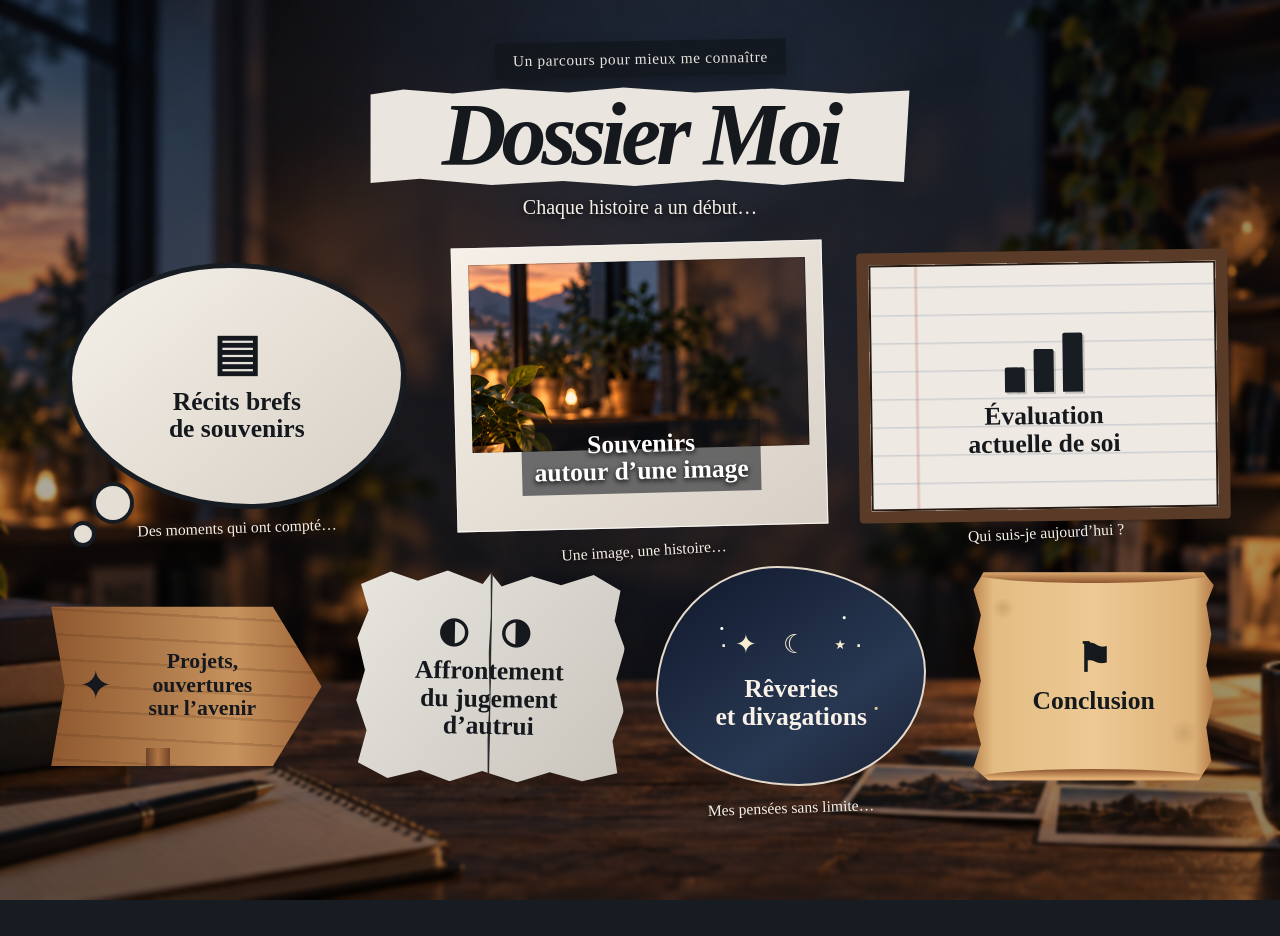
==== index.html @ b31eaeaa "first commit" ====
<!doctype html>
<html lang="fr">
<head>
    <meta charset="utf-8">
    <meta name="viewport" content="width=device-width, initial-scale=1">
    <meta name="description" content="Dossier Moi — un parcours personnel à travers les souvenirs, le regard sur soi et l'avenir.">
    <meta name="theme-color" content="#171b22">
    <title>Dossier Moi</title>
    <link rel="icon" href="images/favicon.svg" type="image/svg+xml">
    <link rel="stylesheet" href="style.css">
    <script src="script.js" defer></script>
</head>
<body>
    <div class="page-shell">
        <header class="hero" aria-labelledby="page-title">
            <p class="hero__eyebrow">Un parcours pour mieux me connaître</p>
            <div class="hero__paper">
                <h1 id="page-title">Dossier Moi</h1>
            </div>
            <p class="hero__subtitle">Chaque histoire a un début…</p>
        </header>

        <main>
            <nav class="memory-board" aria-label="Les sept parties du Dossier Moi">
                <a class="chapter chapter--thought" href="pages/recits.html">
                    <span class="chapter__icon book-icon" aria-hidden="true">▤</span>
                    <span class="chapter__title">Récits brefs<br>de souvenirs</span>
                    <span class="chapter__note">Des moments qui ont compté…</span>
                </a>

                <a class="chapter chapter--polaroid" href="pages/souvenirs.html">
                    <span class="polaroid__photo" aria-hidden="true"></span>
                    <span class="chapter__title">Souvenirs<br>autour d’une image</span>
                    <span class="chapter__note">Une image, une histoire…</span>
                </a>

                <a class="chapter chapter--notebook" href="pages/evaluation.html">
                    <span class="bar-chart" aria-hidden="true"><i></i><i></i><i></i></span>
                    <span class="chapter__title">Évaluation<br>actuelle de soi</span>
                    <span class="chapter__note">Qui suis-je aujourd’hui&nbsp;?</span>
                </a>

                <a class="chapter chapter--sign" href="pages/projets.html">
                    <span class="compass" aria-hidden="true">✦</span>
                    <span class="chapter__title">Projets, ouvertures<br>sur l’avenir</span>
                    <span class="chapter__note">Mes envies, mes ambitions…</span>
                </a>

                <a class="chapter chapter--torn" href="pages/affrontement.html">
                    <span class="chapter__icon" aria-hidden="true">◐ ◑</span>
                    <span class="chapter__title">Affrontement<br>du jugement d’autrui</span>
                    <span class="chapter__note">Ce que les autres voient de moi…</span>
                </a>

                <a class="chapter chapter--dream" href="pages/reverie.html">
                    <span class="dream__sky" aria-hidden="true">· ✦　☾　⋆ ·</span>
                    <span class="chapter__title">Rêveries<br>et divagations</span>
                    <span class="chapter__note">Mes pensées sans limite…</span>
                </a>

                <a class="chapter chapter--scroll" href="pages/conclusion.html">
                    <span class="chapter__icon" aria-hidden="true">⚑</span>
                    <span class="chapter__title">Conclusion</span>
                    <span class="chapter__note">Ce que je retiens…</span>
                </a>
            </nav>
        </main>

        <footer class="desk-note" aria-hidden="true">
            <span>Idées</span><span>Souvenirs</span><span>Moi&nbsp;!</span>
        </footer>
    </div>
</body>
</html>
---- style.css ----
:root {
    --ink: #15191e;
    --paper: #eee8df;
    --chalk: #f6f0e8;
    --shadow: 0 16px 30px rgba(3, 5, 8, .4), 0 3px 7px rgba(3, 5, 8, .45);
    --shadow-hover: 0 24px 45px rgba(3, 5, 8, .55), 0 6px 13px rgba(3, 5, 8, .5);
    --serif: Georgia, "Times New Roman", serif;
    --hand: "Segoe Print", "Bradley Hand", "Comic Sans MS", cursive;
}

* { box-sizing: border-box; }
html { min-width: 320px; }

body {
    min-height: 100vh;
    margin: 0;
    overflow-x: clip;
    color: var(--chalk);
    background: #171b22 url("images/bureau-dossier-moi.png") center / cover fixed no-repeat;
    font-family: var(--serif);
}

body::before {
    content: "";
    position: fixed;
    inset: 0;
    z-index: -1;
    background:
        linear-gradient(180deg, rgba(7, 10, 15, .36), rgba(7, 8, 11, .2) 62%, rgba(9, 6, 3, .38)),
        radial-gradient(circle at 50% 34%, transparent 5%, rgba(5, 7, 10, .16) 80%);
    backdrop-filter: blur(1.4px);
}

.page-shell {
    width: min(1500px, 100%);
    min-height: 100vh;
    margin: 0 auto;
    padding: clamp(22px, 3.2vw, 48px) clamp(18px, 4vw, 64px) 150px;
}

.hero { text-align: center; }

.hero__eyebrow {
    display: inline-block;
    margin: 0 0 9px;
    padding: 9px 18px;
    color: rgba(255, 250, 242, .9);
    background: rgba(17, 21, 27, .72);
    box-shadow: 0 9px 18px rgba(0, 0, 0, .25);
    font: clamp(.8rem, 1.2vw, 1rem)/1.2 var(--hand);
    letter-spacing: .04em;
    transform: rotate(-1deg);
}

.hero__paper {
    display: table;
    margin: 0 auto;
    padding: 8px clamp(34px, 6vw, 86px) 13px;
    color: var(--ink);
    background: linear-gradient(100deg, transparent 0 1%, #eae5de 1.5% 98.5%, transparent 99%), linear-gradient(#f2eee7, #ddd6cc);
    filter: drop-shadow(0 12px 15px rgba(0, 0, 0, .28));
    clip-path: polygon(1% 8%, 7% 3%, 16% 7%, 25% 2%, 37% 6%, 47% 1%, 60% 6%, 74% 2%, 88% 7%, 99% 4%, 98% 94%, 88% 91%, 76% 97%, 64% 92%, 49% 98%, 36% 93%, 23% 97%, 10% 91%, 1% 95%);
}

h1 {
    margin: 0;
    font: italic 700 clamp(3rem, 7vw, 6.8rem)/.9 var(--serif);
    letter-spacing: -.055em;
}

.hero__subtitle {
    margin: 6px 0 24px;
    font: clamp(.95rem, 1.6vw, 1.25rem)/1.3 var(--hand);
    text-shadow: 0 2px 7px #000;
}

.memory-board {
    display: grid;
    grid-template-columns: repeat(12, minmax(0, 1fr));
    gap: clamp(28px, 3vw, 48px) clamp(18px, 2.5vw, 38px);
    align-items: center;
    max-width: 1380px;
    margin: 0 auto;
}

.chapter {
    position: relative;
    isolation: isolate;
    display: flex;
    min-height: 230px;
    padding: 28px;
    align-items: center;
    justify-content: center;
    flex-direction: column;
    color: var(--ink);
    text-align: center;
    text-decoration: none;
    text-wrap: balance;
    filter: drop-shadow(var(--shadow));
    transition: opacity .45s ease, transform .32s cubic-bezier(.2, .75, .25, 1), filter .32s ease;
    opacity: 0;
    transform: translateY(14px);
}

.chapter.is-visible { opacity: 1; transform: translateY(0); transition-delay: var(--delay, 0ms); }
.chapter:focus-visible { outline: 4px solid #f4c986; outline-offset: 7px; }
.chapter:hover, .chapter:focus-visible { transform: translateY(-7px) rotate(var(--hover-rotate, 0deg)) scale(1.025); filter: drop-shadow(var(--shadow-hover)); }

.chapter__title {
    position: relative;
    z-index: 2;
    font-size: clamp(1.45rem, 2vw, 2.05rem);
    font-weight: 700;
    line-height: 1.08;
}

.chapter__icon {
    position: relative;
    z-index: 2;
    margin-bottom: 9px;
    font: 700 2.5rem/1 sans-serif;
}

.chapter__note {
    position: absolute;
    z-index: 3;
    left: 50%;
    bottom: -34px;
    width: max-content;
    max-width: 95%;
    color: var(--chalk);
    font: .98rem/1.35 var(--hand);
    text-shadow: 0 2px 6px #000;
    transform: translateX(-50%) rotate(-2deg);
}

.chapter--thought {
    --hover-rotate: -1deg;
    grid-column: 1 / span 4;
    min-height: 246px;
    margin-inline: 16px;
    padding: 40px 34px;
    border: 5px solid #171c22;
    border-radius: 48% 52% 46% 54% / 47% 45% 55% 53%;
    background: linear-gradient(140deg, #f4f0e9, #d8d0c5);
}

.chapter--thought::before, .chapter--thought::after {
    content: "";
    position: absolute;
    z-index: -1;
    border: 4px solid #171c22;
    border-radius: 50%;
    background: #e5ded4;
}

.chapter--thought::before { width: 34px; height: 34px; left: 20px; bottom: -20px; }
.chapter--thought::after { width: 18px; height: 18px; left: -2px; bottom: -43px; }
.book-icon { font-size: 3.1rem; }

.chapter--polaroid {
    grid-column: 5 / span 4;
    justify-content: flex-end;
    min-height: 284px;
    padding: 20px 19px 34px;
    background: linear-gradient(145deg, #f6f0e8, #d8d0c6);
    border: 1px solid rgba(255,255,255,.7);
    transform: translateY(14px) rotate(-1.4deg);
}

.chapter--polaroid.is-visible { transform: rotate(-1.4deg); }
.chapter--polaroid:hover, .chapter--polaroid:focus-visible { transform: translateY(-7px) rotate(-.4deg) scale(1.025); }
.polaroid__photo { position: absolute; inset: 16px 16px 78px; background: url("images/bureau-dossier-moi.png") 2% 43% / 255% auto no-repeat; box-shadow: inset 0 0 0 1px rgba(0,0,0,.22); }
.chapter--polaroid .chapter__title { padding: 8px 12px; color: #fff; background: rgba(12,17,24,.56); text-shadow: 0 2px 5px #000; }

.chapter--notebook {
    grid-column: 9 / span 4;
    min-height: 270px;
    padding: 52px 24px 34px;
    border: 12px solid #5a3b27;
    border-radius: 4px;
    background: repeating-linear-gradient(0deg, transparent 0 26px, rgba(88,113,142,.21) 27px 28px), linear-gradient(90deg, transparent 0 13%, rgba(183,87,73,.25) 13.4% 13.8%, transparent 14.2%), #eee9e3;
    box-shadow: inset 0 0 0 2px #251a13;
    transform: translateY(14px) rotate(-.8deg);
}

.chapter--notebook.is-visible { transform: rotate(-.8deg); }
.chapter--notebook:hover, .chapter--notebook:focus-visible { transform: translateY(-7px) rotate(.1deg) scale(1.025); }
.bar-chart { display: flex; height: 60px; margin-bottom: 10px; align-items: flex-end; gap: 9px; }
.bar-chart i { display: block; width: 20px; border-radius: 2px 2px 0 0; background: #181d24; box-shadow: 2px 2px 0 rgba(0,0,0,.18); }
.bar-chart i:nth-child(1) { height: 25px; }
.bar-chart i:nth-child(2) { height: 43px; }
.bar-chart i:nth-child(3) { height: 59px; }

.chapter--sign {
    --hover-rotate: -1deg;
    grid-column: 1 / span 3;
    min-height: 194px;
    margin-top: 20px;
    padding: 28px 38px 30px 26px;
    background: repeating-linear-gradient(3deg, transparent 0 22px, rgba(80,43,19,.18) 23px 25px), linear-gradient(90deg, #8f582f, #c6925d 68%, #9b6035);
    clip-path: polygon(0 9%, 82% 9%, 100% 50%, 82% 91%, 0 91%, 5% 50%);
}

.chapter--sign::after { content: ""; position: absolute; z-index: -1; width: 24px; height: 116px; left: 35%; top: 82%; background: linear-gradient(90deg, #6d4227, #b17645, #754328); }
.compass { position: absolute; left: 28px; font: 2.5rem/1 sans-serif; }
.chapter--sign .chapter__title { margin-left: 44px; font-size: clamp(1.25rem, 1.7vw, 1.75rem); }

.chapter--torn {
    grid-column: 4 / span 3;
    min-height: 215px;
    padding-inline: 20px;
    background: linear-gradient(130deg, #e8e5df, #c9c5bd);
    clip-path: polygon(2% 8%, 13% 2%, 23% 6%, 34% 1%, 47% 7%, 50% 2%, 54% 8%, 65% 3%, 76% 7%, 88% 2%, 98% 9%, 96% 23%, 100% 36%, 97% 50%, 100% 65%, 96% 79%, 98% 94%, 85% 98%, 73% 94%, 61% 99%, 48% 94%, 36% 99%, 25% 94%, 13% 98%, 2% 91%, 5% 76%, 1% 62%, 4% 48%, 1% 33%, 5% 20%);
    transform: translateY(14px) rotate(1deg);
}

.chapter--torn.is-visible { transform: rotate(1deg); }
.chapter--torn:hover, .chapter--torn:focus-visible { transform: translateY(-7px) rotate(1.6deg) scale(1.025); }
.chapter--torn .chapter__icon { font-size: 2.2rem; letter-spacing: .3em; }
.chapter--torn::after { content: ""; position: absolute; inset: 0 49.3% 0 49.3%; background: #17191e; clip-path: polygon(40% 0, 65% 22%, 25% 39%, 70% 60%, 35% 79%, 58% 100%, 100% 100%, 100% 0); opacity: .9; }

.chapter--dream {
    grid-column: 7 / span 3;
    min-height: 220px;
    padding: 42px 24px 34px;
    color: #f8f1e8;
    border: 2px solid #e4d9ca;
    border-radius: 45% 55% 47% 53% / 58% 48% 52% 42%;
    background: radial-gradient(circle at 24% 28%, #fff 0 1px, transparent 2px), radial-gradient(circle at 70% 23%, #fff 0 1px, transparent 2px), radial-gradient(circle at 82% 65%, #e8d096 0 1px, transparent 2px), linear-gradient(145deg, #10182c, #283852 65%, #1a2134);
}

.dream__sky { margin-bottom: 18px; color: #f8edd0; font: 1.65rem/1 sans-serif; }

.chapter--scroll {
    --hover-rotate: -.5deg;
    grid-column: 10 / span 3;
    min-height: 212px;
    margin-inline: 10px;
    padding: 35px 22px;
    background: radial-gradient(circle at 14% 18%, rgba(101,56,22,.18), transparent 4%), radial-gradient(circle at 86% 77%, rgba(101,56,22,.14), transparent 5%), linear-gradient(90deg, #b77b46, #e2bc82 10%, #edc994 50%, #ddb278 90%, #a96c3b);
    clip-path: polygon(6% 1%, 94% 1%, 98% 7%, 95% 16%, 97% 30%, 95% 45%, 98% 60%, 95% 74%, 97% 90%, 92% 99%, 8% 99%, 2% 93%, 5% 82%, 2% 68%, 5% 52%, 2% 37%, 5% 21%, 2% 9%);
}

.chapter--scroll::before, .chapter--scroll::after { content: ""; position: absolute; left: 1%; width: 98%; height: 21px; border-radius: 50%; background: linear-gradient(#8d552f, #e2ae72 45%, #8d552f); }
.chapter--scroll::before { top: -8px; }
.chapter--scroll::after { bottom: -8px; }

.desk-note {
    display: none;
    width: 290px;
    margin: 100px auto -70px;
    padding: 22px 35px;
    color: #2a1b11;
    background: rgba(207, 151, 97, .84);
    box-shadow: var(--shadow);
    font: 1rem/1.5 var(--hand);
    transform: rotate(2deg);
}

.desk-note span { display: block; }

@media (max-width: 980px) {
    body { background-attachment: scroll; }
    .page-shell { padding-bottom: 120px; }
    .memory-board { grid-template-columns: repeat(2, minmax(0, 1fr)); gap: 62px 34px; }
    .chapter { grid-column: auto; width: 100%; min-height: 230px; margin: 0; }
    .chapter--scroll { grid-column: 1 / -1; width: min(360px, 80%); justify-self: center; }
}

@media (max-width: 620px) {
    body { background-position: 47% center; }
    .page-shell { padding: 20px 18px 110px; }
    .hero__eyebrow { font-size: .75rem; }
    .hero__paper { display: block; width: min(100%, 460px); padding-inline: 16px; }
    h1 { font-size: clamp(2.35rem, 11.8vw, 3rem); white-space: nowrap; }
    .hero__subtitle { margin-bottom: 36px; }
    .memory-board { display: flex; max-width: 430px; flex-direction: column; gap: 66px; }
    .chapter { width: calc(100% - 14px); min-height: 220px; align-self: center; }
    .chapter--thought { width: 90%; }
    .chapter--polaroid { min-height: 275px; }
    .chapter--scroll { width: 90%; }
    .chapter__title { max-width: 100%; font-size: clamp(1.25rem, 6vw, 1.6rem); overflow-wrap: anywhere; }
    .chapter--sign .chapter__title { font-size: clamp(1.15rem, 5.6vw, 1.4rem); }
    .chapter__note { max-width: calc(100vw - 42px); font-size: .88rem; white-space: normal; }
    .desk-note { display: block; }
}

@media (prefers-reduced-motion: reduce) {
    *, *::before, *::after { scroll-behavior: auto !important; transition-duration: .01ms !important; animation-duration: .01ms !important; }
    .chapter { opacity: 1; transform: none; }
    .chapter--polaroid, .chapter--notebook, .chapter--torn { transform: none; }
}

/* Pages intérieures */
.content-page {
    --accent: #a5643c;
    --accent-soft: #ead4bc;
    color: #25211d;
    background-position: center;
}

.theme-souvenirs { --accent: #446478; --accent-soft: #d7e0e3; }
.theme-evaluation { --accent: #765944; --accent-soft: #e4d7c9; }
.theme-projets { --accent: #9a632f; --accent-soft: #ead2ad; }
.theme-affrontement { --accent: #663f41; --accent-soft: #e2cdcb; }
.theme-reverie { --accent: #47547b; --accent-soft: #d3d7e4; }
.theme-conclusion { --accent: #956231; --accent-soft: #ecd3a9; }

.skip-link {
    position: fixed;
    z-index: 20;
    top: 10px;
    left: 12px;
    padding: 10px 14px;
    color: #fff;
    background: #171b22;
    transform: translateY(-160%);
}

.skip-link:focus { transform: translateY(0); }

.reading-shell {
    width: min(1080px, calc(100% - 32px));
    margin: 0 auto;
    padding: 28px 0 54px;
}

.page-topbar {
    display: flex;
    margin-bottom: 18px;
    align-items: center;
    justify-content: space-between;
    gap: 18px;
    color: #fff;
    font-family: var(--hand);
    text-shadow: 0 2px 5px #000;
}

.home-link {
    display: inline-flex;
    padding: 9px 15px;
    align-items: center;
    gap: 8px;
    color: #211b16;
    border: 1px solid rgba(255,255,255,.55);
    background: linear-gradient(#f2e8da, #d7c3aa);
    box-shadow: 0 8px 18px rgba(0,0,0,.3);
    text-decoration: none;
    transform: rotate(-1deg);
    transition: transform .25s ease, box-shadow .25s ease;
}

.home-link:hover, .home-link:focus-visible {
    transform: translateY(-3px) rotate(0);
    box-shadow: 0 13px 26px rgba(0,0,0,.42);
}

.chapter-count { font-size: .92rem; }

.paper-sheet {
    position: relative;
    overflow: hidden;
    padding: clamp(30px, 6vw, 76px);
    border: 1px solid rgba(255,255,255,.72);
    color: #25211d;
    background:
        radial-gradient(circle at 8% 12%, rgba(105,75,45,.06), transparent 13%),
        radial-gradient(circle at 91% 76%, rgba(105,75,45,.07), transparent 15%),
        repeating-linear-gradient(0deg, rgba(83,58,35,.018) 0 1px, transparent 1px 5px),
        #eee8dd;
    box-shadow: 0 28px 70px rgba(0,0,0,.46), inset 0 0 45px rgba(102,72,42,.08);
    clip-path: polygon(.3% 1%, 14% .4%, 27% .8%, 40% .25%, 52% .65%, 66% .2%, 81% .7%, 99.5% .25%, 99.8% 15%, 99.4% 34%, 99.8% 53%, 99.4% 73%, 99.8% 99.5%, 84% 99.1%, 67% 99.7%, 52% 99.15%, 34% 99.65%, 17% 99.1%, .3% 99.6%, .7% 78%, .2% 57%, .6% 38%, .2% 18%);
}

.paper-sheet::before {
    content: "";
    position: absolute;
    inset: 0 auto 0 0;
    width: 9px;
    background: var(--accent);
    opacity: .86;
}

.chapter-hero {
    display: grid;
    grid-template-columns: auto 1fr;
    column-gap: clamp(18px, 4vw, 42px);
    align-items: center;
    padding-bottom: 34px;
    border-bottom: 2px solid rgba(65,50,37,.18);
}

.chapter-number {
    grid-row: 1 / span 3;
    color: var(--accent);
    font: italic 700 clamp(4.8rem, 12vw, 8.5rem)/.78 var(--serif);
    letter-spacing: -.09em;
    opacity: .9;
}

.chapter-kicker {
    margin: 0 0 7px;
    color: var(--accent);
    font: 700 .78rem/1.2 var(--hand);
    letter-spacing: .12em;
    text-transform: uppercase;
}

.chapter-hero h1 {
    margin: 0;
    font: 700 clamp(2.25rem, 5.5vw, 4.8rem)/.94 var(--serif);
    letter-spacing: -.045em;
}

.chapter-lead {
    max-width: 720px;
    margin: 14px 0 0;
    color: #62584e;
    font-size: clamp(1rem, 2vw, 1.18rem);
    line-height: 1.6;
}

.assignment-card, .writing-block, .reflection-card {
    margin-top: clamp(32px, 5vw, 58px);
}

.section-label {
    display: inline-block;
    margin: 0 0 10px;
    padding: 6px 11px;
    color: #fff;
    background: var(--accent);
    font: 700 .75rem/1 var(--hand);
    letter-spacing: .09em;
    text-transform: uppercase;
    transform: rotate(-1deg);
}

.assignment-card h2, .writing-block h2, .reflection-card h2 {
    margin: 0 0 13px;
    font-size: clamp(1.65rem, 3vw, 2.45rem);
    line-height: 1.05;
}

.assignment-card > p, .writing-block > p, .reflection-card > p {
    max-width: 790px;
    margin: 0;
    color: #514941;
    font-size: 1.02rem;
    line-height: 1.65;
}

.idea-grid {
    display: grid;
    grid-template-columns: repeat(3, minmax(0, 1fr));
    gap: 17px;
    margin-top: 24px;
}

.idea-card {
    position: relative;
    min-height: 180px;
    padding: 24px 20px 21px;
    border: 1px solid rgba(80,58,40,.17);
    background: rgba(255,255,255,.46);
    box-shadow: 0 10px 23px rgba(67,45,27,.09);
}

.idea-card::before {
    content: "";
    position: absolute;
    top: -8px;
    left: 50%;
    width: 62px;
    height: 17px;
    background: rgba(199,158,106,.5);
    transform: translateX(-50%) rotate(-2deg);
}

.idea-card__number {
    color: var(--accent);
    font: italic 700 2rem/1 var(--serif);
}

.idea-card h3 { margin: 13px 0 8px; font-size: 1.13rem; }
.idea-card p { margin: 0; color: #665c52; font-size: .94rem; line-height: 1.5; }

.notebook-block {
    margin-top: 22px;
    padding: 27px clamp(20px, 4vw, 42px) 29px;
    border-left: 3px solid rgba(182,74,62,.32);
    background: repeating-linear-gradient(0deg, rgba(255,255,255,.56) 0 32px, rgba(93,126,155,.16) 33px 34px);
    box-shadow: inset 0 0 22px rgba(67,45,27,.05);
}

.notebook-block p {
    min-height: 102px;
    margin: 0;
    color: #493f37;
    font: 1rem/2.1 var(--hand);
}

.sentence-starter { color: var(--accent); font-weight: 700; }

.media-slot {
    display: grid;
    min-height: 260px;
    margin-top: 22px;
    padding: 28px;
    place-items: center;
    border: 12px solid #f6f0e7;
    color: #f8f1e7;
    background: linear-gradient(rgba(17,26,36,.56), rgba(17,26,36,.68)), url("images/bureau-dossier-moi.png") center / cover;
    box-shadow: 0 12px 25px rgba(0,0,0,.25);
    text-align: center;
}

.media-slot strong { display: block; margin-bottom: 8px; font: 700 1.4rem/1.1 var(--serif); }
.media-slot span { max-width: 490px; font: .95rem/1.5 var(--hand); }

.quote-card {
    margin: 24px 0 0;
    padding: 25px clamp(22px, 5vw, 46px);
    border-left: 5px solid var(--accent);
    color: #453c34;
    background: var(--accent-soft);
    font: italic 1.12rem/1.65 var(--serif);
}

.checklist {
    display: grid;
    grid-template-columns: repeat(2, minmax(0, 1fr));
    gap: 12px 22px;
    margin: 24px 0 0;
    padding: 0;
    list-style: none;
}

.checklist li {
    position: relative;
    padding: 13px 14px 13px 43px;
    border-bottom: 1px dashed rgba(74,56,41,.3);
    line-height: 1.45;
}

.checklist li::before {
    content: "✓";
    position: absolute;
    top: 11px;
    left: 12px;
    color: var(--accent);
    font-weight: 800;
}

.page-navigation {
    display: grid;
    grid-template-columns: repeat(2, minmax(0, 1fr));
    gap: 16px;
    margin-top: 34px;
}

.page-button {
    display: flex;
    min-height: 76px;
    padding: 15px 20px;
    align-items: center;
    justify-content: space-between;
    gap: 14px;
    color: #231d18;
    border: 1px solid rgba(255,255,255,.5);
    background: linear-gradient(135deg, #eee4d5, #ceb697);
    box-shadow: 0 10px 25px rgba(0,0,0,.33);
    text-decoration: none;
    transition: transform .25s ease, box-shadow .25s ease;
}

.page-button:last-child { background: linear-gradient(135deg, var(--accent-soft), #cfb18c); }
.page-button:hover, .page-button:focus-visible { transform: translateY(-4px); box-shadow: 0 16px 30px rgba(0,0,0,.43); }
.page-button small { display: block; margin-bottom: 4px; color: #695e54; font: .75rem/1.2 var(--hand); }
.page-button strong { font-size: 1rem; }
.page-button--next { text-align: right; }

@media (max-width: 760px) {
    .reading-shell { width: min(100% - 18px, 1080px); padding-top: 14px; }
    .paper-sheet { padding: 34px 24px 44px 28px; clip-path: none; border-radius: 2px; }
    .page-topbar { margin-inline: 4px; }
    .chapter-hero { grid-template-columns: 1fr; }
    .chapter-number { grid-row: auto; margin-bottom: 14px; font-size: 4.8rem; }
    .chapter-hero h1 { font-size: clamp(2rem, 11vw, 3.5rem); }
    .idea-grid { grid-template-columns: 1fr; }
    .idea-card { min-height: 0; }
    .checklist, .page-navigation { grid-template-columns: 1fr; }
    .page-button--next { text-align: left; }
}

@media (max-width: 430px) {
    .chapter-count { font-size: .76rem; }
    .home-link { padding: 8px 11px; font-size: .9rem; }
    .paper-sheet { padding-inline: 22px 18px; }
}

/* Textes Markdown */
.markdown-document {
    max-width: 820px;
    min-height: 240px;
    margin: clamp(34px, 6vw, 64px) auto 0;
}

.markdown-content {
    color: #493f37;
    font-size: 1.05rem;
    line-height: 1.75;
}

.markdown-content.is-loading,
.markdown-content--empty,
.markdown-content--error {
    padding: 22px 24px;
    border-left: 4px solid var(--accent, #446478);
    color: #70655b;
    background: rgba(255, 255, 255, .32);
    font-family: var(--hand);
}

.markdown-content--error {
    border-left-color: #915343;
    color: #6b3f35;
}

.markdown-content > :first-child { margin-top: 0; }
.markdown-content > :last-child { margin-bottom: 0; }

.markdown-content h1,
.markdown-content h2,
.markdown-content h3,
.markdown-content h4 {
    margin: 1.55em 0 .55em;
    color: #302820;
    font-family: var(--serif);
    line-height: 1.15;
}

.markdown-content h1 { font-size: clamp(2rem, 4vw, 3rem); }
.markdown-content h2 { font-size: clamp(1.55rem, 3vw, 2.2rem); }
.markdown-content h3 { font-size: clamp(1.25rem, 2.4vw, 1.65rem); }
.markdown-content p { margin: 0 0 1.15em; }

.markdown-content blockquote {
    margin: 1.7em 0;
    padding: 4px 0 4px 22px;
    border-left: 4px solid var(--accent, #446478);
    color: #62574d;
    font-style: italic;
}

.markdown-content ul,
.markdown-content ol { padding-left: 1.5em; }

.markdown-content li { margin-bottom: .45em; }

.markdown-content img {
    display: block;
    max-width: 100%;
    height: auto;
    margin: 28px auto;
    padding: 8px 8px 24px;
    background: #fffaf3;
    box-shadow: 0 12px 26px rgba(52, 34, 21, .22);
}

.markdown-content a { color: var(--accent, #446478); text-underline-offset: 3px; }

.markdown-content code {
    padding: .12em .32em;
    border-radius: 3px;
    background: rgba(63, 55, 47, .1);
    font-size: .92em;
}

.markdown-content pre {
    overflow-x: auto;
    padding: 18px;
    background: #292c2d;
    color: #f4eee5;
}

.markdown-content pre code { padding: 0; background: transparent; }

.markdown-content hr {
    width: 55%;
    margin: 2.4em auto;
    border: 0;
    border-top: 1px dashed rgba(74, 56, 41, .38);
}

/* Carte des souvenirs */
.memory-map-page {
    min-height: 100svh;
    color: #f8f2e8;
    background-position: center;
}

.map-page-shell {
    width: min(1600px, 100%);
    min-height: 100svh;
    margin: 0 auto;
    padding: clamp(18px, 2.5vw, 36px) clamp(14px, 3vw, 48px) clamp(26px, 4vw, 52px);
}

.map-page-header {
    display: flex;
    max-width: 1500px;
    margin: 0 auto clamp(18px, 2.6vw, 30px);
    align-items: flex-end;
    justify-content: space-between;
    gap: 30px;
}

.map-page-heading {
    max-width: 900px;
    text-shadow: 0 3px 10px rgba(0, 0, 0, .68);
}

.map-page-kicker {
    display: inline-block;
    margin: 0 0 8px;
    padding: 6px 11px;
    color: #32271e;
    background: #d7b175;
    box-shadow: 0 5px 13px rgba(0, 0, 0, .27);
    font: 700 .76rem/1 var(--hand);
    letter-spacing: .11em;
    text-shadow: none;
    text-transform: uppercase;
    transform: rotate(-1deg);
}

.map-page-header h1 {
    max-width: 920px;
    margin: 0;
    font: italic 700 clamp(2.35rem, 5.4vw, 5.6rem)/.92 var(--serif);
    letter-spacing: -.05em;
    text-wrap: balance;
}

.map-page-intro {
    max-width: 760px;
    margin: 13px 0 0;
    color: rgba(255, 248, 237, .9);
    font-size: clamp(1rem, 1.5vw, 1.15rem);
    line-height: 1.55;
}

.map-home-link {
    flex: 0 0 auto;
    margin-bottom: 5px;
    white-space: nowrap;
}

.map-journal {
    position: relative;
    max-width: 1500px;
    margin: 0 auto;
    padding: clamp(10px, 1.4vw, 18px);
    border: 1px solid rgba(255, 255, 255, .5);
    background:
        repeating-linear-gradient(0deg, rgba(79, 54, 31, .02) 0 1px, transparent 1px 5px),
        #e9e0d2;
    box-shadow: 0 28px 70px rgba(0, 0, 0, .52), inset 0 0 34px rgba(96, 62, 33, .12);
    transform: rotate(-.12deg);
}

.map-journal__tape {
    position: absolute;
    z-index: 1001;
    top: -11px;
    width: 92px;
    height: 26px;
    background: rgba(211, 178, 126, .7);
    box-shadow: 0 2px 5px rgba(70, 44, 22, .12);
    pointer-events: none;
}

.map-journal__tape--left { left: 8%; transform: rotate(-3deg); }
.map-journal__tape--right { right: 9%; transform: rotate(2deg); }

.map-toolbar {
    display: flex;
    min-height: 44px;
    padding: 4px 8px 10px;
    align-items: center;
    justify-content: space-between;
    gap: 20px;
    color: #42372e;
    font: 700 .9rem/1.2 var(--hand);
}

.map-toolbar > span:first-child { display: inline-flex; align-items: center; gap: 8px; }
.map-toolbar__hint { color: #73675c; font-size: .78rem; font-weight: 400; }

.map-toolbar__pin {
    display: inline-block;
    width: 13px;
    height: 13px;
    border: 2px solid #f7ead7;
    border-radius: 50% 50% 50% 0;
    background: #a14e35;
    box-shadow: 0 2px 4px rgba(0, 0, 0, .25);
    transform: rotate(-45deg);
}

.souvenir-map {
    z-index: 1;
    width: 100%;
    height: clamp(520px, 66vh, 820px);
    min-height: 520px;
    border: 4px solid #f5eee4;
    background: #d5e1df;
    box-shadow: inset 0 0 0 1px rgba(47, 55, 49, .2), 0 10px 25px rgba(59, 39, 23, .2);
}

.souvenir-map--boundaries-unavailable { background: #d5e1df; }
.souvenir-map--error { display: grid; padding: 28px; place-items: center; color: #41372e; text-align: center; }

.memory-map-page .leaflet-control-zoom a {
    color: #303d3c;
    background: #f5eee3;
    font-family: system-ui, sans-serif;
}

.memory-map-page .leaflet-control-zoom a:hover { background: #fffaf2; }

.memory-map-page .leaflet-control-attribution {
    color: #594d43;
    background: rgba(249, 244, 236, .88);
    font: .7rem/1.35 system-ui, sans-serif;
}

.memory-map-page .leaflet-control-attribution a { color: #385c6a; }

.memory-marker {
    border: 0;
    background: transparent;
    filter: drop-shadow(0 5px 5px rgba(39, 25, 18, .38));
}

.memory-marker span {
    position: relative;
    display: block;
    width: 36px;
    height: 36px;
    border: 3px solid #f6ead7;
    border-radius: 50% 50% 50% 0;
    background: linear-gradient(135deg, #bd6b48, #863924);
    transform: rotate(-45deg);
    transition: transform .18s ease, filter .18s ease;
}

.memory-marker span::after {
    content: "";
    position: absolute;
    inset: 10px;
    border-radius: 50%;
    background: #f3dec0;
    box-shadow: inset 0 1px 2px rgba(62, 34, 18, .32);
}

.memory-marker:hover span,
.memory-marker:focus span {
    filter: brightness(1.08);
    transform: rotate(-45deg) translate(2px, -2px) scale(1.08);
}

.memory-map-page .leaflet-tooltip {
    padding: 7px 11px;
    color: #312820;
    border: 1px solid rgba(70, 48, 30, .22);
    border-radius: 2px;
    background: #f4ecdf;
    box-shadow: 0 8px 17px rgba(34, 23, 14, .22);
    font: 700 .86rem/1.2 var(--hand);
}

.memory-map-page .leaflet-tooltip-top::before { border-top-color: #f4ecdf; }

.map-error {
    margin: 12px 0 0;
    padding: 12px;
    color: #563329;
    background: #f1d7c9;
}

.memory-detail {
    max-width: 1120px;
    margin: 0 auto;
}

.memory-detail[hidden],
.map-page-header[hidden],
.map-journal[hidden] { display: none; }

.memory-detail__back {
    display: inline-flex;
    margin: 0 0 22px;
    padding: 11px 17px;
    align-items: center;
    gap: 9px;
    color: #2d251e;
    border: 1px solid rgba(255, 255, 255, .55);
    background: linear-gradient(#f2e8da, #d7c3aa);
    box-shadow: 0 8px 18px rgba(0, 0, 0, .32);
    cursor: pointer;
    font: 700 .96rem/1.2 var(--hand);
    transform: rotate(-1deg);
    transition: transform .2s ease, box-shadow .2s ease;
}

.memory-detail__back:hover,
.memory-detail__back:focus-visible {
    outline: 3px solid #e7bd7c;
    outline-offset: 3px;
    box-shadow: 0 13px 26px rgba(0, 0, 0, .42);
    transform: translateY(-2px) rotate(0);
}

.memory-detail__sheet {
    position: relative;
    min-height: 68svh;
    overflow: hidden;
    padding: clamp(36px, 7vw, 82px);
    color: #302820;
    border: 1px solid rgba(255, 255, 255, .7);
    background:
        radial-gradient(circle at 90% 12%, rgba(126, 78, 40, .08), transparent 18%),
        radial-gradient(circle at 10% 88%, rgba(126, 78, 40, .07), transparent 20%),
        repeating-linear-gradient(0deg, rgba(86, 57, 32, .022) 0 1px, transparent 1px 5px),
        #eee7db;
    box-shadow: 0 28px 70px rgba(0, 0, 0, .5), inset 0 0 40px rgba(80, 51, 28, .07);
}

.memory-detail__sheet::before {
    content: "";
    position: absolute;
    top: -5px;
    left: 50%;
    width: 110px;
    height: 27px;
    background: rgba(205, 167, 109, .65);
    transform: translateX(-50%) rotate(-2deg);
}

.memory-detail__eyebrow {
    margin: 0 0 9px;
    color: #446478;
    font: 700 .78rem/1.2 var(--hand);
    letter-spacing: .11em;
    text-transform: uppercase;
}

.memory-detail__place {
    max-width: 820px;
    margin: 0;
    font: italic 700 clamp(2.7rem, 7vw, 6.2rem)/.92 var(--serif);
    letter-spacing: -.05em;
    text-wrap: balance;
}

.memory-detail__title {
    max-width: 760px;
    margin: 22px 0 8px;
    color: #4a4037;
    font: 700 clamp(1.4rem, 3vw, 2.25rem)/1.1 var(--serif);
}

.memory-detail__date {
    display: inline-block;
    margin: 5px 0 24px;
    padding: 6px 10px;
    color: #654833;
    background: rgba(207, 168, 111, .3);
    font: 700 .86rem/1.2 var(--hand);
}

.memory-detail__album-button {
    display: grid;
    grid-template-columns: auto 1fr auto;
    width: min(100%, 820px);
    min-height: 150px;
    margin: clamp(28px, 5vw, 50px) auto 34px;
    padding: clamp(22px, 4vw, 36px);
    align-items: center;
    gap: clamp(16px, 3vw, 28px);
    color: #f8f1e8;
    border: 1px solid rgba(255, 255, 255, .35);
    background:
        linear-gradient(125deg, rgba(39, 65, 74, .96), rgba(70, 100, 112, .9)),
        #35525d;
    box-shadow: 0 16px 34px rgba(38, 31, 24, .28);
    cursor: pointer;
    text-align: left;
    transition: transform .22s ease, box-shadow .22s ease, filter .22s ease;
}

.memory-detail__album-button:hover,
.memory-detail__album-button:focus-visible {
    outline: 4px solid #d9ae70;
    outline-offset: 4px;
    box-shadow: 0 22px 42px rgba(38, 31, 24, .38);
    filter: brightness(1.05);
    transform: translateY(-4px);
}

.memory-detail__album-button strong {
    display: block;
    font: 700 clamp(1.35rem, 3vw, 2rem)/1.1 var(--serif);
}

.memory-detail__album-button small {
    display: block;
    margin-top: 7px;
    color: rgba(255, 247, 235, .76);
    font: .88rem/1.3 var(--hand);
}

.memory-detail__album-icon {
    display: grid;
    width: clamp(58px, 8vw, 78px);
    aspect-ratio: 1;
    place-items: center;
    border: 2px solid rgba(255, 246, 232, .7);
    border-radius: 50%;
    background: rgba(255, 255, 255, .08);
    font: 2.2rem/1 sans-serif;
}

.memory-detail__album-arrow { font: 2rem/1 sans-serif; }

.memory-detail__story {
    max-width: 820px;
    margin: 0 auto;
    color: #4a4139;
    font-size: clamp(1.04rem, 1.6vw, 1.18rem);
    line-height: 1.8;
    white-space: pre-line;
}

.memory-detail__story--empty {
    padding: 26px;
    border-left: 4px solid rgba(68, 100, 120, .5);
    color: #71675d;
    background: rgba(255, 255, 255, .3);
    font-family: var(--hand);
}

.has-photo-album { overflow: hidden; }

.photo-album {
    position: fixed;
    z-index: 3000;
    inset: 0;
    display: grid;
    padding: clamp(12px, 3vw, 42px);
    place-items: center;
}

.photo-album[hidden] { display: none; }

.photo-album__backdrop {
    position: absolute;
    inset: 0;
    width: 100%;
    height: 100%;
    border: 0;
    background: rgba(10, 14, 17, .82);
    backdrop-filter: blur(5px);
    cursor: default;
}

.photo-album__window {
    position: relative;
    z-index: 1;
    width: min(1180px, 100%);
    max-height: min(90svh, 900px);
    overflow: auto;
    padding: clamp(30px, 5vw, 62px);
    color: #302820;
    border: 1px solid rgba(255, 255, 255, .68);
    background:
        repeating-linear-gradient(0deg, rgba(86, 57, 32, .022) 0 1px, transparent 1px 5px),
        #eee7db;
    box-shadow: 0 34px 90px rgba(0, 0, 0, .62);
    outline: none;
}

.photo-album__close {
    position: absolute;
    top: 15px;
    right: 16px;
    display: grid;
    width: 44px;
    height: 44px;
    padding: 0 0 4px;
    place-items: center;
    color: #fff;
    border: 0;
    border-radius: 50%;
    background: #3c5964;
    cursor: pointer;
    font: 400 2rem/1 system-ui, sans-serif;
}

.photo-album__close:hover,
.photo-album__close:focus-visible {
    outline: 3px solid #d9ae70;
    outline-offset: 3px;
    background: #8c4d38;
}

.photo-album__eyebrow {
    margin: 0 54px 7px 0;
    color: #446478;
    font: 700 .78rem/1.2 var(--hand);
    letter-spacing: .11em;
    text-transform: uppercase;
}

.photo-album__title {
    margin: 0 54px 30px 0;
    font: italic 700 clamp(2rem, 5vw, 4.2rem)/.95 var(--serif);
    letter-spacing: -.04em;
}

.photo-album__gallery {
    display: grid;
    grid-template-columns: repeat(2, minmax(0, 1fr));
    gap: clamp(16px, 2.5vw, 30px);
}

.photo-album__gallery figure {
    margin: 0;
    padding: 9px 9px 30px;
    background: #fffaf3;
    box-shadow: 0 14px 28px rgba(52, 34, 21, .24);
}

.photo-album__gallery img {
    display: block;
    width: 100%;
    height: auto;
    max-height: 680px;
    object-fit: contain;
}

.photo-album__empty {
    grid-column: 1 / -1;
    min-height: 260px;
    margin: 0;
    padding: 30px;
    display: grid;
    place-items: center;
    color: #71675d;
    border: 2px dashed rgba(81, 101, 105, .35);
    background: rgba(255, 255, 255, .34);
    font: 1rem/1.5 var(--hand);
    text-align: center;
}

@media (max-width: 800px) {
    .map-page-header { align-items: flex-start; flex-direction: column-reverse; gap: 22px; }
    .map-home-link { align-self: flex-start; }
    .map-toolbar__hint { display: none; }
    .souvenir-map { height: 68svh; min-height: 500px; }

    .photo-album__gallery { grid-template-columns: 1fr; }
}

@media (max-width: 480px) {
    .map-page-shell { padding: 12px 8px 20px; }
    .map-page-header { margin-inline: 7px; }
    .map-page-header h1 { font-size: clamp(2.2rem, 12vw, 3.15rem); }
    .map-page-intro { font-size: 1rem; }
    .map-journal { padding: 7px; transform: none; }
    .map-toolbar { min-height: 40px; padding-inline: 6px; }
    .souvenir-map { height: 66svh; min-height: 460px; border-width: 3px; }
    .memory-map-page .leaflet-control-attribution { max-width: 72%; }
    .memory-detail__back { margin-left: 6px; }
    .memory-detail__sheet { min-height: 76svh; padding: 42px 23px; }
    .memory-detail__album-button { min-height: 128px; padding: 20px; }
    .memory-detail__album-icon { width: 54px; }
    .photo-album { padding: 7px; }
    .photo-album__window { max-height: 96svh; padding: 34px 20px 24px; }
    .photo-album__empty { min-height: 220px; }
}
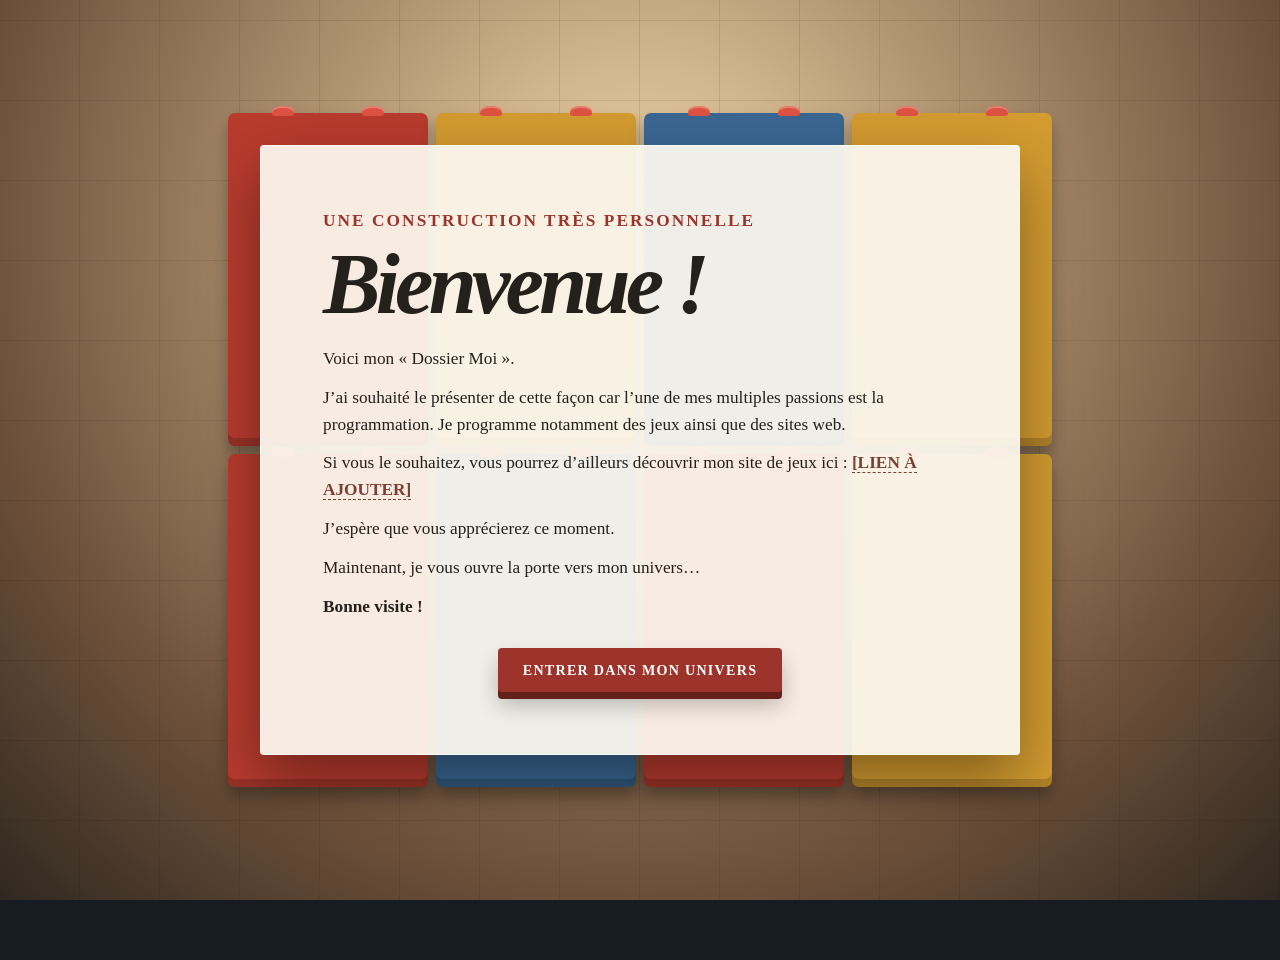
==== commit deffed4b: "ajout de truc" ====
--- a/index.html
+++ b/index.html
@@ -11,7 +11,32 @@
     <script src="script.js" defer></script>
 </head>
 <body>
-    <div class="page-shell">
+    <section class="intro" id="intro" aria-labelledby="intro-title">
+        <div class="brick-scene" id="brick-scene">
+            <div class="brick-frame" aria-hidden="true">
+                <i></i><i></i><i></i><i></i><i></i><i></i><i></i><i></i>
+            </div>
+            <div class="intro-card">
+                <p class="intro-card__eyebrow">Une construction très personnelle</p>
+                <h1 id="intro-title">Bienvenue&nbsp;!</h1>
+                <p>Voici mon «&nbsp;Dossier Moi&nbsp;».</p>
+                <p>J’ai souhaité le présenter de cette façon car l’une de mes multiples passions est la programmation. Je programme notamment des jeux ainsi que des sites web.</p>
+                <p>Si vous le souhaitez, vous pourrez d’ailleurs découvrir mon site de jeux ici&nbsp;: <span class="pending-link" title="L’adresse sera ajoutée prochainement">[LIEN À AJOUTER]</span></p>
+                <p>J’espère que vous apprécierez ce moment.</p>
+                <p>Maintenant, je vous ouvre la porte vers mon univers…</p>
+                <p><strong>Bonne visite&nbsp;!</strong></p>
+                <button class="enter-button" id="enter-universe" type="button">Entrer dans mon univers</button>
+            </div>
+            <div class="brick-door" aria-hidden="true">
+                <div class="brick-door__frame">
+                    <div class="brick-door__leaf"><span></span></div>
+                </div>
+                <p>Entrez…</p>
+            </div>
+        </div>
+    </section>
+
+    <div class="page-shell home-world" id="home-world" aria-hidden="true" inert>
         <header class="hero" aria-labelledby="page-title">
             <p class="hero__eyebrow">Un parcours pour mieux me connaître</p>
             <div class="hero__paper">
--- a/style.css
+++ b/style.css
@@ -291,6 +291,66 @@
     .chapter { opacity: 1; transform: none; }
     .chapter--polaroid, .chapter--notebook, .chapter--torn { transform: none; }
 }
+
+/* ========================================================================== */
+/* Expériences du Dossier Moi                                                 */
+/* ========================================================================== */
+
+button, a { -webkit-tap-highlight-color: transparent; }
+[hidden] { display: none !important; }
+
+/* Introduction en briques */
+.intro { position: fixed; z-index: 1000; inset: 0; display: grid; overflow: auto; padding: 32px 18px; place-items: center; color: #24211d; background: radial-gradient(circle at 50% 25%, #f1d7a9, #70523b 70%, #302820); transition: opacity .5s ease, visibility .5s; }
+.intro::before { content:""; position: fixed; inset:0; opacity:.2; background: repeating-linear-gradient(90deg, transparent 0 79px, #24180f 80px), repeating-linear-gradient(0deg, transparent 0 79px, #24180f 80px); }
+.brick-scene { position: relative; width: min(760px, 100%); perspective: 1100px; }
+.brick-frame { position:absolute; z-index:-1; inset:-32px; display:grid; grid-template-columns:repeat(4,1fr); gap:8px; }
+.brick-frame i { position:relative; border-radius:7px; background:#b83b2e; box-shadow:inset 0 -8px 0 rgba(0,0,0,.17), 0 9px 14px rgba(0,0,0,.25); opacity:0; animation:brick-in .38s cubic-bezier(.2,.8,.3,1.15) forwards; }
+.brick-frame i::before,.brick-frame i::after { content:""; position:absolute; top:-7px; width:22px; height:10px; border-radius:50% 50% 20% 20%; background:#dd5242; box-shadow:inset 0 2px rgba(255,255,255,.25); }
+.brick-frame i::before{left:22%}.brick-frame i::after{right:22%}.brick-frame i:nth-child(2n){background:#d39b30}.brick-frame i:nth-child(3n){background:#3a6792}.brick-frame i:nth-child(2){animation-delay:.06s}.brick-frame i:nth-child(3){animation-delay:.12s}.brick-frame i:nth-child(4){animation-delay:.18s}.brick-frame i:nth-child(5){animation-delay:.24s}.brick-frame i:nth-child(6){animation-delay:.3s}.brick-frame i:nth-child(7){animation-delay:.36s}.brick-frame i:nth-child(8){animation-delay:.42s}
+@keyframes brick-in { from{opacity:0;transform:translateY(-55px) rotate(5deg)} to{opacity:1;transform:none} }
+.intro-card { padding:clamp(28px,6vw,62px); border:1px solid rgba(255,255,255,.65); border-radius:4px; background:rgba(251,247,238,.94); box-shadow:0 26px 60px rgba(0,0,0,.38); opacity:0; animation:card-in .55s .65s ease forwards; }
+@keyframes card-in{to{opacity:1}}
+.intro-card__eyebrow { margin:0 0 8px; color:#9b342a; font:700 .77rem/1.2 var(--hand); letter-spacing:.12em; text-transform:uppercase; }
+.intro-card h1 { margin:0 0 22px; font-size:clamp(2.8rem,8vw,5.4rem); }
+.intro-card p { max-width:640px; margin:0 0 12px; font-size:clamp(.98rem,2vw,1.08rem); line-height:1.55; }
+.pending-link { color:#7b4034; border-bottom:1px dashed currentColor; font-weight:700; }
+.enter-button { display:block; margin:28px auto 0; padding:15px 25px; color:#fff; border:0; border-radius:4px; background:#9d342b; box-shadow:0 7px 0 #632018,0 13px 22px rgba(0,0,0,.24); cursor:pointer; font:700 .88rem/1 var(--hand); letter-spacing:.09em; text-transform:uppercase; transition:transform .18s,box-shadow .18s; }
+.enter-button:hover,.enter-button:focus-visible{transform:translateY(-3px);box-shadow:0 10px 0 #632018,0 17px 25px rgba(0,0,0,.3)}
+.brick-door { position:absolute; z-index:5; inset:50% auto auto 50%; width:190px; opacity:0; pointer-events:none; transform:translate(-50%,-40%) scale(.5); transition:opacity .3s,transform .45s; }
+.brick-door__frame { height:275px; padding:20px 18px 0; border:16px solid #b43d30; border-bottom:0; border-radius:15px 15px 0 0; background:#171513; box-shadow:0 18px 35px rgba(0,0,0,.4); perspective:800px; }
+.brick-door__leaf { width:100%; height:100%; background:repeating-linear-gradient(0deg,#a36a3a 0 31px,#6d4024 32px 34px); transform-origin:left; transition:transform .8s .3s cubic-bezier(.4,0,.2,1); }
+.brick-door__leaf span{position:absolute;right:12px;top:52%;width:12px;height:12px;border-radius:50%;background:#e5bd54}.brick-door p{color:#fff;text-align:center;text-shadow:0 2px 5px #000;font:1.2rem var(--hand);opacity:0}
+.intro.is-entering .intro-card{opacity:0;transform:scale(.9);transition:.3s}.intro.is-entering .brick-frame{opacity:.35;transition:.3s}.intro.is-entering .brick-door{opacity:1;transform:translate(-50%,-50%) scale(1)}.intro.is-entering .brick-door__leaf{transform:rotateY(-105deg)}.intro.is-entering .brick-door p{animation:door-text .8s .55s both}.intro.is-crossing .brick-door{transform:translate(-50%,-50%) scale(7);opacity:0;transition:transform .75s ease-in,opacity .7s .2s}.intro.is-complete{opacity:0;visibility:hidden}
+@keyframes door-text{50%{opacity:1}100%{opacity:0}}
+.home-world{transition:filter .6s,transform .6s,opacity .6s}.home-world[aria-hidden="true"]{filter:blur(12px);transform:scale(1.05);opacity:.2}.home-world[aria-hidden="false"]{filter:none;transform:none;opacity:1}
+
+/* Carnet */
+.journal-page{min-height:100vh;color:#34291f;background:radial-gradient(circle at 50% 20%,rgba(255,239,205,.42),transparent 42%),linear-gradient(135deg,#604834,#2f2824);font-family:var(--serif)}
+.journal-home,.manual-home,.interview-home,.dream-home,.conclusion-home{position:fixed;z-index:50;top:18px;left:18px;padding:10px 15px;color:#292018;border:1px solid rgba(255,255,255,.5);background:#f1e7d7;box-shadow:0 7px 17px rgba(0,0,0,.3);text-decoration:none;font:700 .84rem var(--hand);transform:rotate(-1deg)}
+.journal-stage{display:grid;min-height:100vh;padding:80px 22px 40px;place-items:center;perspective:1600px}.closed-journal{position:relative;width:min(520px,92vw);height:min(650px,74vh);min-height:500px;transition:opacity .4s,transform .65s;filter:drop-shadow(0 30px 35px rgba(0,0,0,.48))}.closed-journal.is-opening{opacity:0;transform:rotateY(-75deg) scale(.9)}
+.journal-cover{display:flex;height:100%;padding:60px 55px;align-items:center;justify-content:center;flex-direction:column;color:#f6e8d1;border:10px solid #251a14;border-radius:10px 24px 24px 10px;background:radial-gradient(circle at 30% 10%,rgba(255,255,255,.08),transparent 35%),linear-gradient(120deg,#603622,#8c5132 55%,#4c2a1c);box-shadow:inset 0 0 0 3px #b47a4c,inset -18px 0 28px rgba(0,0,0,.28);text-align:center}.journal-cover h1{margin:24px 0 15px;font-size:clamp(2.3rem,7vw,4.2rem);letter-spacing:-.04em}.journal-cover>p{font:1rem var(--hand)}
+.journal-rings{position:absolute;z-index:2;left:-17px;top:7%;height:86%;display:flex;justify-content:space-around;flex-direction:column}.journal-rings i{display:block;width:60px;height:18px;border:5px solid #bea57c;border-radius:50%;background:#3c281e;box-shadow:0 3px 5px #000}
+.journal-lock{position:relative;margin-top:35px;padding:108px 0 0;color:#f3e7d2;border:0;background:transparent;cursor:pointer;font:700 .87rem var(--hand)}.lock-shackle{position:absolute;top:0;left:50%;width:54px;height:54px;border:9px solid #d7b25d;border-bottom:0;border-radius:28px 28px 0 0;transform:translateX(-50%);transition:transform .4s}.lock-body{position:absolute;top:34px;left:50%;display:grid;width:78px;height:62px;place-items:center;color:#6e4e18;border-radius:7px;background:linear-gradient(#f3d27a,#b5842e);box-shadow:0 7px 12px rgba(0,0,0,.35);transform:translateX(-50%)}.journal-lock.is-unlocked .lock-shackle{transform:translateX(-75%) rotate(-35deg)}
+.open-journal{position:relative;display:grid;grid-template-columns:1fr 1fr;width:min(1180px,96vw);min-height:min(700px,78vh);filter:drop-shadow(0 30px 38px rgba(0,0,0,.45));animation:journal-open .75s both}@keyframes journal-open{from{opacity:0;transform:rotateX(8deg) scale(.75)}to{opacity:1;transform:none}}
+.journal-paper{position:relative;padding:clamp(28px,5vw,62px);background:repeating-linear-gradient(0deg,transparent 0 31px,rgba(83,113,150,.18) 32px),#f4ead7}.journal-paper--left{border-radius:12px 2px 2px 12px;box-shadow:inset -18px 0 28px rgba(86,61,35,.16)}.journal-paper--right{border-radius:2px 12px 12px 2px;box-shadow:inset 18px 0 28px rgba(86,61,35,.14)}.journal-spine{position:absolute;z-index:4;top:0;bottom:0;left:50%;width:18px;background:linear-gradient(90deg,transparent,#79624a 45%,#d0b88f 52%,transparent)}.journal-label{color:#8c4c37;font:700 .78rem var(--hand);letter-spacing:.1em;text-transform:uppercase}.journal-page-copy h2{margin:25px 0;font:2.2rem var(--hand)}.journal-page-copy>p{min-height:120px;font:1.08rem/2 var(--hand)}.journal-page-copy.is-turning{animation:page-turn .38s ease}@keyframes page-turn{50%{opacity:0;transform:rotateY(-18deg) translateX(-15px)}}.photo-slots{display:grid;grid-template-columns:1fr 1fr;gap:20px;margin-top:25px}.photo-slots span,.large-photo-slot{display:grid;min-height:130px;padding:12px;place-items:center;color:#786c60;border:10px solid #fff;background:#ddd4c6;box-shadow:0 8px 13px rgba(62,44,28,.22);font:.8rem var(--hand);transform:rotate(-2deg)}.photo-slots span:nth-child(2){transform:rotate(2deg)}.photo-slots--single{grid-template-columns:1fr}.large-photo-slot{min-height:270px;margin:35px 10px;transform:rotate(1.5deg)}.handwritten-note,.journal-quote{font:1.05rem/1.65 var(--hand)}.journal-quote{margin-top:38px;color:#795342;text-align:center}.journal-nav{position:absolute;z-index:8;right:24px;bottom:18px;left:24px;display:flex;justify-content:space-between}.journal-nav button{padding:10px 13px;color:#483628;border:1px solid #af9476;background:#f7edda;cursor:pointer;font:700 .78rem var(--hand)}.journal-nav button:disabled{opacity:.35;cursor:not-allowed}
+
+/* Notice */
+.manual-page{color:#242424;background:#d8d5ce;font-family:Arial,sans-serif}.manual-page::before{content:"";position:fixed;inset:0;z-index:-1;background:linear-gradient(120deg,rgba(0,0,0,.08),transparent 40%)}.manual{width:min(1000px,calc(100% - 32px));margin:70px auto;padding:clamp(18px,4vw,45px);background:#fafafa;box-shadow:0 25px 65px rgba(0,0,0,.3)}.manual-cover{position:relative;display:grid;grid-template-columns:130px 1fr;min-height:330px;padding:60px 50px;align-items:center;gap:55px;color:#fff;background:linear-gradient(145deg,#1781b9,#0c5e92);overflow:hidden}.manual-cover::after{content:"ML-2026";position:absolute;right:-15px;bottom:-35px;color:rgba(255,255,255,.08);font:900 8rem Arial}.manual-brand{position:absolute;top:0;left:0;padding:14px 22px;color:#202020;background:#f2ca27;font-weight:900;letter-spacing:.08em}.manual-cover h1{font:900 clamp(4rem,12vw,8rem)/.8 Arial;letter-spacing:-.08em}.manual-cover p{margin:12px 0;font-weight:700}.brick-person{position:relative;width:110px;height:220px}.brick-person i{position:absolute;display:block;box-shadow:inset 0 -7px rgba(0,0,0,.15)}.brick-person .head{top:0;left:25px;width:62px;height:67px;border-radius:13px;background:#f4c52a}.brick-person .body{top:70px;left:17px;width:78px;height:85px;background:#d84135;clip-path:polygon(15% 0,85% 0,100% 100%,0 100%)}.brick-person .arm{top:76px;width:25px;height:90px;background:#f4c52a}.brick-person .a1{left:0;transform:rotate(15deg)}.brick-person .a2{right:0;transform:rotate(-15deg)}.brick-person .leg{top:153px;width:33px;height:68px;background:#2c4f88}.brick-person .l1{left:20px}.brick-person .l2{right:20px}
+.manual-step{display:grid;grid-template-columns:90px 1fr;padding:55px 18px;gap:30px;border-bottom:3px solid #202020}.step-number{display:grid;width:68px;height:68px;place-items:center;color:#fff;border-radius:50%;background:#171717;font:900 2rem Arial}.step-kicker{margin:0;color:#1779ac;font-weight:900;letter-spacing:.13em}.manual-step h2{margin:7px 0 24px;font-size:clamp(1.7rem,4vw,2.7rem);line-height:1}.parts-bin{display:flex;flex-wrap:wrap;gap:18px}.part{position:relative;min-width:180px;padding:28px 18px 20px;color:#fff;border-radius:5px;box-shadow:inset 0 -8px rgba(0,0,0,.18);font-weight:700}.part::before,.part::after{content:"";position:absolute;top:-8px;width:30px;height:12px;border-radius:50%;background:inherit}.part::before{left:20%}.part::after{right:20%}.part.red{background:#d94236}.part.blue{background:#2478b8}.part.yellow{color:#222;background:#e5bd2c}.instruction-list{counter-reset:steps;display:grid;gap:14px;padding:0;list-style:none}.instruction-list li{padding:16px 20px;border:2px solid #222;background:#f0f0ed;font-weight:700}.instruction-list li::before{counter-increment:steps;content:counter(steps) " → ";color:#d54135}.performance-meter{display:flex;max-width:650px;height:64px;margin-bottom:18px;align-items:center;gap:5px}.performance-meter i{height:100%;flex:1;background:#1d94b5;box-shadow:inset 0 -8px rgba(0,0,0,.12);animation:meter-in .5s both}.performance-meter i:nth-child(2){animation-delay:.1s}.performance-meter i:nth-child(3){animation-delay:.2s}.performance-meter i:nth-child(4){animation-delay:.3s}.performance-meter i:nth-child(5){animation-delay:.4s}@keyframes meter-in{from{transform:scaleY(0);transform-origin:bottom}}.performance-meter strong{padding-left:12px;font-size:1.3rem}.bug-step{border:5px solid #e5b92a;background:repeating-linear-gradient(135deg,rgba(229,185,42,.2) 0 12px,transparent 12px 24px)}.bug-layout{display:flex;align-items:center;gap:25px}.glitch-person{padding:14px;color:#fff;background:#202020;font:900 1.5rem monospace;box-shadow:7px 0 #d63d34,-5px 0 #158bb4}.glitch-person span{color:#f1c62f}.bug-step aside{margin-top:20px;padding:14px;background:#f0c932;font-weight:800}.troubleshoot p{display:grid;grid-template-columns:1fr auto 1fr;padding:16px;align-items:center;gap:20px;border-top:1px solid #aaa}.troubleshoot span{font-size:2rem}.update-bar{height:26px;margin:20px 0;border:2px solid #202020;background:#eee}.update-bar span{display:block;width:76%;height:100%;background:#228eb3;animation:update-in 1.3s ease both}@keyframes update-in{from{width:0}}.manual-footer{padding:25px;color:#fff;background:#202020;text-align:center;font-weight:700}
+
+/* Interview */
+.interview-page{min-height:100vh;color:#f4eee8;background:radial-gradient(circle at 50% 20%,#5d4040,#171719 70%);font-family:var(--serif)}.interview-home{color:#fff;border-color:#76575a;background:#35282a}.interview-shell{width:min(1100px,calc(100% - 32px));margin:auto;padding:80px 0 60px}.interview-shell>header{text-align:center}.interview-shell>header>p:first-child{color:#dfad7c;font:700 .8rem var(--hand);letter-spacing:.15em}.interview-shell h1{font-size:clamp(2.7rem,7vw,6rem)}.interview-shell>header>p:last-child{max-width:670px;margin:20px auto 35px;color:#c9bdb8;font-size:1.05rem;line-height:1.6}.interview-player{position:relative;aspect-ratio:16/9;overflow:hidden;border:8px solid #272326;border-radius:10px;background:#0c0b0d;box-shadow:0 25px 55px rgba(0,0,0,.55)}.interview-player video{display:block;width:100%;height:100%;object-fit:contain}.video-placeholder{position:absolute;inset:0;display:flex;align-items:center;justify-content:center;gap:35px;background:linear-gradient(135deg,rgba(38,33,37,.98),rgba(13,12,14,.98));text-align:left}.video-placeholder strong{font-size:1.6rem}.video-placeholder p{color:#aaa}.microphone{position:relative;display:grid;width:72px;height:72px;place-items:center;border:8px solid #b9a39b;border-radius:50%;background:#343034;font-size:2rem}.microphone i{position:absolute;top:64px;width:19px;height:90px;background:#b9a39b;transform:rotate(-25deg);transform-origin:top}.interview-principle{display:grid;grid-template-columns:1fr auto 1fr;margin-top:35px;align-items:center;gap:22px}.interview-principle article{min-height:180px;padding:28px;border:1px solid #76575a;background:rgba(33,27,30,.8)}.interview-principle article>span{color:#dfad7c;font:700 1.5rem var(--hand)}.interview-principle h2{margin:8px 0}.interview-principle>i{color:#dfad7c;font-size:2rem}
+
+/* Rêve */
+.dream-page{min-height:100vh;color:#eef2ff;background:#10162a;font-family:var(--serif)}.dream-home{color:#eef2ff;border-color:#69779d;background:#1c2746}.dream-experience{min-height:100vh}.bedroom{position:relative;min-height:100vh;overflow:hidden;background:radial-gradient(circle at 75% 20%,rgba(193,211,255,.18),transparent 18%),linear-gradient(#18233e 0 68%,#443e42 68%);transition:filter .6s,transform .7s}.window-night{position:absolute;top:10%;right:9%;width:200px;height:250px;border:14px solid #343241;background:linear-gradient(#0e1630,#273354);box-shadow:0 0 30px rgba(161,194,255,.25)}.window-night::after{content:"";position:absolute;inset:0;background:linear-gradient(90deg,transparent 47%,#343241 48% 54%,transparent 55%),linear-gradient(transparent 47%,#343241 48% 54%,transparent 55%)}.window-night i{position:absolute;width:3px;height:3px;border-radius:50%;background:#fff;box-shadow:40px 30px #fff,100px 80px #fff,60px 150px #fff,145px 45px #fff}.moon{position:absolute;top:7%;left:8%;width:90px;height:90px;border-radius:50%;background:#eee6bd;box-shadow:0 0 45px #b7c8ed}.bedroom header{position:absolute;z-index:3;top:18%;left:10%}.bedroom header>p{color:#aebee5;font:700 .8rem var(--hand);letter-spacing:.15em}.bedroom h1{font-size:clamp(3rem,8vw,7rem)}.bedroom button,.dream-world button{margin-top:25px;padding:13px 20px;color:#eef2ff;border:1px solid #cbd6ef;border-radius:25px;background:rgba(36,51,87,.75);cursor:pointer;font:700 .85rem var(--hand);text-transform:uppercase}.bed{position:absolute;right:10%;bottom:7%;width:min(540px,72vw);height:220px;border-radius:15px 15px 4px 4px;background:#806e68;box-shadow:0 25px 30px rgba(0,0,0,.4)}.blanket{position:absolute;right:0;bottom:22px;width:77%;height:145px;border-radius:50px 12px 12px 15px;background:linear-gradient(150deg,#eef0ee,#b9c5ce);box-shadow:inset 0 -18px rgba(75,89,110,.12)}.pillow{position:absolute;left:24px;bottom:45px;width:150px;height:78px;border-radius:45%;background:#ece9df;transform:rotate(-5deg)}.sleeper{position:absolute;z-index:2;left:70px;bottom:89px;width:83px;height:88px}.face{position:absolute;inset:8px 4px 0;border-radius:48%;background:#d7ad8b}.face::after{content:"⌣";position:absolute;right:14px;bottom:12px;color:#6f4c3d;font-size:1.3rem}.hair{position:absolute;z-index:2;inset:0 0 45%;border-radius:50% 50% 40% 30%;background:#493329}.zzz{position:absolute;left:125px;top:-50px;color:#b9c8ef;font:1.4rem var(--hand)}.thought-bubbles{position:absolute;z-index:4;right:30%;top:15%;width:300px;height:240px}.thought-bubbles i{position:absolute;border-radius:50%;background:rgba(239,244,255,.88);box-shadow:0 0 35px rgba(207,221,255,.5);animation:bubble-breathe 4s ease-in-out infinite}.thought-bubbles i:nth-child(1){right:10px;bottom:0;width:28px;height:28px}.thought-bubbles i:nth-child(2){right:35px;bottom:35px;width:50px;height:50px;animation-delay:.3s}.thought-bubbles i:nth-child(3){right:70px;bottom:73px;width:88px;height:88px;animation-delay:.6s}.thought-bubbles i:nth-child(4){right:120px;bottom:100px;width:130px;height:120px;animation-delay:.9s}.thought-bubbles i:nth-child(5){right:15px;bottom:120px;width:170px;height:110px;animation-delay:1.2s}@keyframes bubble-breathe{50%{transform:scale(1.06) translateY(-4px)}}.bedroom.is-dreaming{filter:blur(14px);transform:scale(1.08)}.thought-bubbles.is-expanding{transform:scale(9);transition:transform 1s ease-in;transform-origin:70% 50%}
+.dream-world{position:relative;display:grid;min-height:100vh;padding:100px 20px 70px;place-items:center;background:radial-gradient(circle at 20% 15%,rgba(183,205,255,.25),transparent 25%),radial-gradient(circle at 80% 80%,rgba(197,170,220,.25),transparent 30%),linear-gradient(145deg,#eef1f8,#cbd7ef 55%,#d7cce2);color:#303a5b;animation:dream-reveal .8s both}@keyframes dream-reveal{from{opacity:0;filter:blur(15px);transform:scale(1.12)}}.dream-world article{width:min(850px,100%);padding:clamp(35px,7vw,80px);border-radius:45% 55% 48% 52% / 7% 9% 6% 8%;background:rgba(255,255,255,.72);box-shadow:0 30px 70px rgba(55,68,104,.22)}.dream-kicker{color:#6676a6;font:700 .8rem var(--hand);letter-spacing:.15em;text-transform:uppercase}.dream-world h2{font:italic 700 clamp(2.5rem,6vw,5rem) var(--serif)}.dream-copy{min-height:160px;font:1.08rem/1.9 var(--hand)}.dream-copy:empty::after{content:"[Texte de rêverie à ajouter]";color:#707991}.dream-world button{display:block;margin:40px auto 0;color:#fff;background:#53638f}.dream-stars{position:absolute;top:35px;color:#7788b3;font-size:1.6rem}
+
+/* Conclusion */
+.conclusion-page{min-height:100vh;color:#332c25;background:radial-gradient(circle at 50% 10%,#dfceb2,#72624f 75%);font-family:var(--serif)}.conclusion-sheet{position:relative;width:min(950px,calc(100% - 32px));margin:70px auto;padding:clamp(30px,7vw,80px);background:repeating-linear-gradient(0deg,rgba(86,61,35,.025) 0 1px,transparent 1px 6px),#f3ecdf;box-shadow:0 30px 70px rgba(0,0,0,.4)}.conclusion-sheet>header{position:relative;min-height:220px;text-align:center}.conclusion-sheet>header>p{font:700 .8rem var(--hand);letter-spacing:.13em}.conclusion-sheet h1{display:inline-block;margin:30px 0 0;padding:18px 30px;color:#a52c29;border:8px double #a52c29;font:900 clamp(2.8rem,8vw,6rem)/.85 var(--hand);letter-spacing:.03em;text-transform:uppercase;transform:rotate(-4deg);opacity:.82;animation:stamp-in .55s cubic-bezier(.2,1.4,.4,1) both}@keyframes stamp-in{from{opacity:0;transform:translateY(-100px) rotate(-4deg) scale(1.5)}60%{opacity:.85;transform:translateY(5px) rotate(-4deg) scale(.95)}}.stamp-date{display:block;margin-top:24px;color:#a52c29;font:700 .8rem var(--hand);text-transform:uppercase}.conclusion-checks{display:grid;grid-template-columns:1fr 1fr;gap:25px;margin:35px 0}.conclusion-checks article{padding:28px;border:1px solid #cabb9f;background:rgba(255,255,255,.43)}.conclusion-checks h2{margin-top:0;font-size:1.35rem}.conclusion-checks h2 span{display:inline-grid;width:32px;height:32px;place-items:center;color:#fff;border-radius:50%;background:#497a61}.conclusion-checks article:nth-child(2) h2 span{background:#9d7548}.conclusion-checks ul{padding:0;list-style:none}.conclusion-checks li{padding:13px 5px;border-bottom:1px dashed #ad9f8c;color:#756a5e}.final-reflection{margin:45px 0;padding:35px;border-left:6px solid #8d5542;background:#e8ddcb}.final-reflection h2{font-size:2rem}.final-reflection>p:last-child{min-height:110px;color:#72675c;line-height:1.8}.conclusion-sheet>footer{padding-top:35px;border-top:2px solid #bcb09e;text-align:center}.final-check{display:grid;width:52px;height:52px;margin:auto;place-items:center;color:#fff;border-radius:50%;background:#497a61;font-size:2rem;opacity:0;animation:check-in .5s 1s both}@keyframes check-in{from{transform:scale(0) rotate(-40deg)}to{opacity:1;transform:none}}.conclusion-sheet>footer p{margin:16px 0 5px;font:700 1.2rem var(--hand)}.conclusion-sheet>footer small{color:#83776a}
+
+@media(max-width:760px){.intro{padding:20px 14px}.brick-frame{inset:-12px}.intro-card{padding:30px 24px}.intro-card p{font-size:.92rem}.open-journal{grid-template-columns:1fr;min-height:720px}.journal-paper--right{display:none}.journal-spine{display:none}.journal-nav{position:absolute}.manual-cover{grid-template-columns:1fr;padding:70px 25px 35px;text-align:center}.brick-person{margin:auto;transform:scale(.8)}.manual-step{grid-template-columns:55px 1fr;padding:38px 0;gap:12px}.step-number{width:48px;height:48px;font-size:1.4rem}.interview-principle{grid-template-columns:1fr}.interview-principle>i{transform:rotate(90deg);justify-self:center}.video-placeholder{flex-direction:column;text-align:center}.bedroom header{top:12%;left:7%}.window-night{right:3%;width:130px;height:180px}.thought-bubbles{right:2%;top:38%;transform:scale(.75)}.bed{right:5%;width:90vw}.conclusion-checks{grid-template-columns:1fr}.journal-home,.manual-home,.interview-home,.dream-home,.conclusion-home{top:8px;left:8px}}
+
+@media(prefers-reduced-motion:reduce){.brick-frame i,.intro-card{opacity:1}.final-check{opacity:1}.thought-bubbles i{animation:none}.performance-meter i{animation:none}.intro.is-entering .brick-door__leaf{transform:rotateY(-105deg)}}
 
 /* Pages intérieures */
 .content-page {
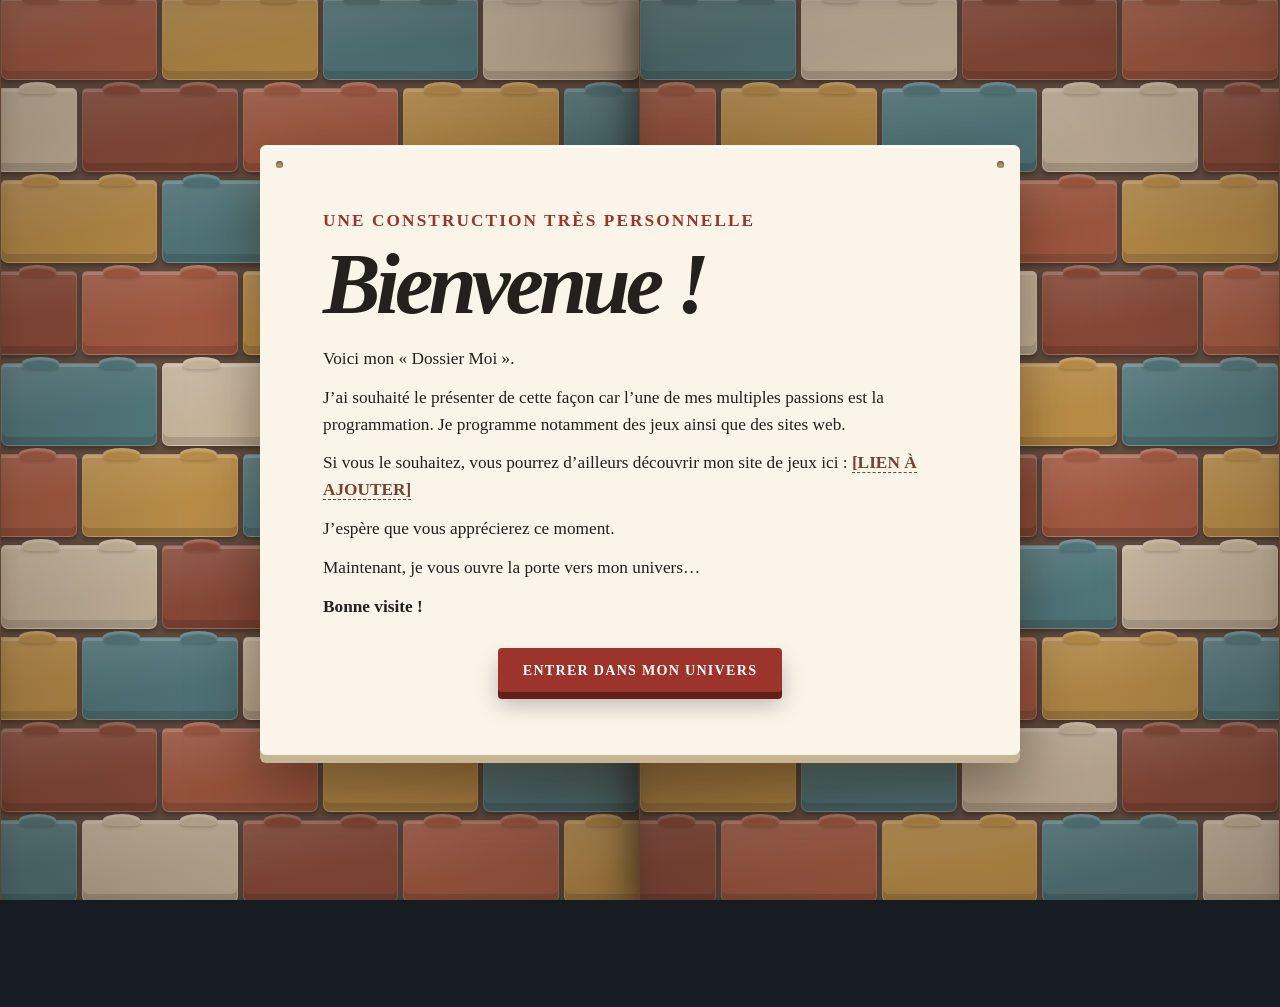
==== commit b454e016: "ok" ====
--- a/index.html
+++ b/index.html
@@ -7,15 +7,18 @@
     <meta name="theme-color" content="#171b22">
     <title>Dossier Moi</title>
     <link rel="icon" href="images/favicon.svg" type="image/svg+xml">
+    <script src="accueil.js"></script>
     <link rel="stylesheet" href="style.css">
+    <link rel="stylesheet" href="parcours.css">
     <script src="script.js" defer></script>
 </head>
 <body>
     <section class="intro" id="intro" aria-labelledby="intro-title">
+        <div class="brick-wall" aria-hidden="true">
+            <div class="brick-wall__half brick-wall__half--left"></div>
+            <div class="brick-wall__half brick-wall__half--right"></div>
+        </div>
         <div class="brick-scene" id="brick-scene">
-            <div class="brick-frame" aria-hidden="true">
-                <i></i><i></i><i></i><i></i><i></i><i></i><i></i><i></i>
-            </div>
             <div class="intro-card">
                 <p class="intro-card__eyebrow">Une construction très personnelle</p>
                 <h1 id="intro-title">Bienvenue&nbsp;!</h1>
@@ -26,12 +29,6 @@
                 <p>Maintenant, je vous ouvre la porte vers mon univers…</p>
                 <p><strong>Bonne visite&nbsp;!</strong></p>
                 <button class="enter-button" id="enter-universe" type="button">Entrer dans mon univers</button>
-            </div>
-            <div class="brick-door" aria-hidden="true">
-                <div class="brick-door__frame">
-                    <div class="brick-door__leaf"><span></span></div>
-                </div>
-                <p>Entrez…</p>
             </div>
         </div>
     </section>
@@ -94,6 +91,7 @@
         <footer class="desk-note" aria-hidden="true">
             <span>Idées</span><span>Souvenirs</span><span>Moi&nbsp;!</span>
         </footer>
+        <div class="entrance-replay"><button id="replay-intro" type="button">Revoir l’introduction</button></div>
     </div>
 </body>
 </html>
--- a/parcours.css
+++ b/parcours.css
@@ -0,0 +1,141 @@
+/* Entrée et carnet : les animations accompagnent le passage et la lecture. */
+html.has-entered #intro { display: none; }
+html.has-entered #home-world { opacity: 1; filter: none; transform: none; }
+body.entrance-active { overflow: hidden; }
+.intro { background: transparent; perspective: 1600px; }
+.intro::before { display: none; }
+.brick-scene { z-index: 2; margin: 20px auto; }
+.intro-card {
+    position: relative;
+    border: 1px solid #fcf6e7;
+    border-radius: 6px;
+    background: #faf4e9;
+    box-shadow: 0 2px 0 #fff inset, 0 8px 0 #c6b495, 0 32px 65px #24140980;
+    opacity: 1;
+    animation: welcome-appear .6s .45s backwards;
+    transition: opacity .28s ease, transform .4s ease;
+}
+.intro-card::before, .intro-card::after {
+    content: ""; position: absolute; top: 15px; width: 7px; height: 7px;
+    border-radius: 50%; background: #b69a6e; box-shadow: inset 0 1px 3px #594126;
+}
+.intro-card::before { left: 15px; }
+.intro-card::after { right: 15px; }
+@keyframes welcome-appear { from { opacity: 0; transform: translateY(20px); } }
+
+.brick-wall { position: fixed; inset: 0; perspective: 1600px; pointer-events: none; }
+.brick-wall__half {
+    position: absolute; top: -8px; bottom: -8px; width: calc(50% + 1px);
+    display: flex; flex-direction: column; overflow: hidden;
+    background: #655044; border: 1px solid #604330;
+    transition: transform 1.8s .35s cubic-bezier(.65, 0, .2, 1);
+    backface-visibility: hidden;
+}
+.brick-wall__half::after {
+    content: ""; position: absolute; inset: 0; pointer-events: none;
+    background: radial-gradient(ellipse at center, transparent 20%, #281c175e 110%);
+    box-shadow: inset 0 2px 20px #2d1f1630;
+}
+.brick-wall__half--left { left: 0; transform-origin: left center; box-shadow: 12px 0 30px #150d0870; }
+.brick-wall__half--right { right: 0; transform-origin: right center; box-shadow: -12px 0 30px #150d0870; }
+.brick-wall__row { display: flex; flex: 1; min-height: 0; gap: 5px; padding: 4px 0; width: 125%; }
+.brick-wall__row:nth-child(even) { margin-left: -12.5%; }
+.wall-brick {
+    position: relative; display: block; flex: 1; margin: 0; border-radius: 5px 5px 7px 7px;
+    background: linear-gradient(170deg, #ffffff20, transparent 60%), var(--brick-color);
+    border: 1px solid #ffffff20;
+    box-shadow: inset 0 3px 0 #ffffff35, inset 0 -8px 0 #00000022, 0 3px 4px #24171070;
+    animation: wall-assemble .55s var(--assembly-delay) cubic-bezier(.2,.7,.2,1) backwards;
+}
+.wall-brick::before, .wall-brick::after {
+    content: ""; position: absolute; top: -7px; width: 24%; height: 12px;
+    border-radius: 50% 50% 25% 25%; background: var(--brick-color);
+    box-shadow: inset 0 3px 2px #ffffff40, 0 2px 3px #00000025;
+}
+.wall-brick::before { left: 13%; }
+.wall-brick::after { right: 13%; }
+.wall-brick--0 { --brick-color: #a85c43; }
+.wall-brick--1 { --brick-color: #be9149; }
+.wall-brick--2 { --brick-color: #527b80; }
+.wall-brick--3 { --brick-color: #ccbaa0; }
+.wall-brick--4 { --brick-color: #8c4b39; }
+@keyframes wall-assemble { from { opacity: 0; transform: translateY(-36px); } }
+.intro.is-entering .intro-card { animation: none; opacity: 0; transform: translateY(12px) scale(.96); pointer-events: none; }
+.intro.is-entering .brick-wall__half--left { transform: translate3d(-108%, 0, 160px) rotateY(9deg); }
+.intro.is-entering .brick-wall__half--right { transform: translate3d(108%, 0, 160px) rotateY(-9deg); }
+.intro.is-entering { overflow: hidden; }
+.home-world { transform-origin: 50% 35%; }
+body.entrance-active .home-world { filter: blur(6px); transform: scale(.91); opacity: .65; }
+body.entrance-revealing .home-world { filter: blur(0); transform: scale(1); opacity: 1; transition: transform 1.8s .35s ease, filter 1.5s .35s ease, opacity 1.5s .35s ease; }
+.entrance-replay { margin: 65px auto -70px; text-align: center; }
+.entrance-replay button { padding: 12px 20px; min-height: 44px; color: #f4eadb; border: 1px solid #bfa88780; border-radius: 3px; background: #231c16dc; cursor: pointer; font: .85rem var(--hand); }
+.entrance-replay button:hover { background: #453426; }
+.enter-button:focus-visible, .entrance-replay button:focus-visible, .journal-nav button:focus-visible, .journal-lock:focus-visible { outline: 3px solid #e8b363; outline-offset: 6px; }
+
+/* Chaque partie possède sa page de récit et sa page de photos. */
+.open-journal {
+    width: min(1180px, 100%); perspective: 1800px; isolation: isolate;
+    grid-template-columns: minmax(0, 1fr) minmax(0, 1fr);
+    border: 8px solid #5e3828; border-radius: 15px;
+    background: #eddfc5;
+    box-shadow: 0 4px 0 #f4ead7, 0 7px 0 #c7b89c, 0 10px 0 #e8dcc6, 0 14px 0 #503023;
+}
+.journal-paper { padding-bottom: 35px; min-width: 0; }
+.journal-paper--left { background: linear-gradient(90deg, transparent 93%, #634a2a25), repeating-linear-gradient(0deg, transparent 0 31px, #53719622 32px), #f4ead7; }
+.journal-paper--right { background: linear-gradient(90deg, #634a2a25, transparent 7%), #f1e5ce; }
+.journal-page-copy h2 { font-size: clamp(1.45rem, 2.7vw, 2.2rem); line-height: 1.4; }
+.journal-paper--right .journal-page-copy > .journal-label { min-height: 0; font: 700 .78rem var(--hand); }
+.journal-paper--right .handwritten-note { min-height: 0; font: 1rem/1.8 var(--hand); }
+.journal-paper--right .photo-slots { margin-top: 55px; margin-bottom: 40px; }
+.journal-paper--right .photo-slots span { min-height: 185px; }
+.journal-spine { bottom: 76px; left: calc(50% - 9px); pointer-events: none; }
+.photo-slots span, .large-photo-slot { position: relative; }
+.photo-slots span::before, .large-photo-slot::before {
+    content: ""; position: absolute; top: -17px; left: 28%; width: 44%; height: 23px;
+    background: #d0b6779c; border-inline: 2px dotted #f3e4b58a; transform: rotate(-4deg);
+}
+.photo-slots span:nth-child(2)::before { transform: rotate(6deg); }
+.journal-photo--last { transform: rotate(-3deg); border-bottom-width: 30px; }
+.journal-nav {
+    position: relative; inset: auto; grid-column: 1 / -1;
+    padding: 15px 24px; min-height: 76px; align-items: center; gap: 16px;
+    background: #eddfc5; border-top: 1px solid #b49a7540;
+}
+.journal-nav button { min-height: 44px; }
+.journal-nav button[aria-disabled="true"] { cursor: wait; }
+.open-journal::after {
+    content: ""; position: absolute; z-index: 6; top: 0; bottom: 76px; left: 50%; width: 50%;
+    pointer-events: none; visibility: hidden; transform-origin: left center;
+    border-radius: 0 8px 8px 0; backface-visibility: visible;
+    background: linear-gradient(90deg, #94785750, transparent 12%, #fff9e860 75%, #98795140), repeating-linear-gradient(0deg, transparent 0 31px, #53719622 32px), #f4ead7;
+    box-shadow: 12px 5px 24px #39251140;
+}
+.open-journal.is-turning-next::after { visibility: visible; animation: sheet-forward .68s ease-in-out both; }
+.open-journal.is-turning-prev::after { visibility: visible; animation: sheet-backward .68s ease-in-out both; }
+@keyframes sheet-forward { 0% { opacity: 0; transform: rotateY(0); } 12% { opacity: 1; } 88% { opacity: 1; } 100% { opacity: 0; transform: rotateY(-180deg); } }
+@keyframes sheet-backward { 0% { opacity: 0; transform: rotateY(-180deg); } 12% { opacity: 1; } 88% { opacity: 1; } 100% { opacity: 0; transform: rotateY(0); } }
+
+@media (max-width: 760px) {
+    .intro { padding: 18px 14px; place-items: safe center; }
+    .brick-scene { margin: 0 auto; }
+    .intro-card { padding: 26px 22px; }
+    .intro-card h1 { white-space: normal; }
+    .wall-brick { min-width: 62px; }
+    .brick-wall__row { width: 380px; }
+    .journal-stage { padding: 85px 15px 40px; }
+    .open-journal { grid-template-columns: minmax(0, 1fr); min-height: 0; }
+    .journal-paper--right { display: block; border-top: 1px dashed #b7a185; }
+    .journal-paper { padding: 28px 25px; }
+    .journal-paper--right .photo-slots { margin-top: 25px; }
+    .journal-nav { position: sticky; bottom: 0; padding: 12px; gap: 10px; min-height: 70px; }
+    .journal-nav button { flex: 1; font-size: .72rem; padding-inline: 8px; }
+    .open-journal::after { left: 0; width: 100%; }
+    .journal-cover { padding: 40px 28px; }
+    .journal-cover h1 { white-space: normal; font-size: clamp(2rem, 8vw, 3.2rem); }
+}
+@media (prefers-reduced-motion: reduce) {
+    .wall-brick, .intro-card { animation: none; }
+    .brick-wall__half, body.entrance-revealing .home-world { transition: none; }
+    .intro.is-entering .brick-wall__half { transform: none; opacity: 0; }
+    .open-journal::after { display: none; }
+}
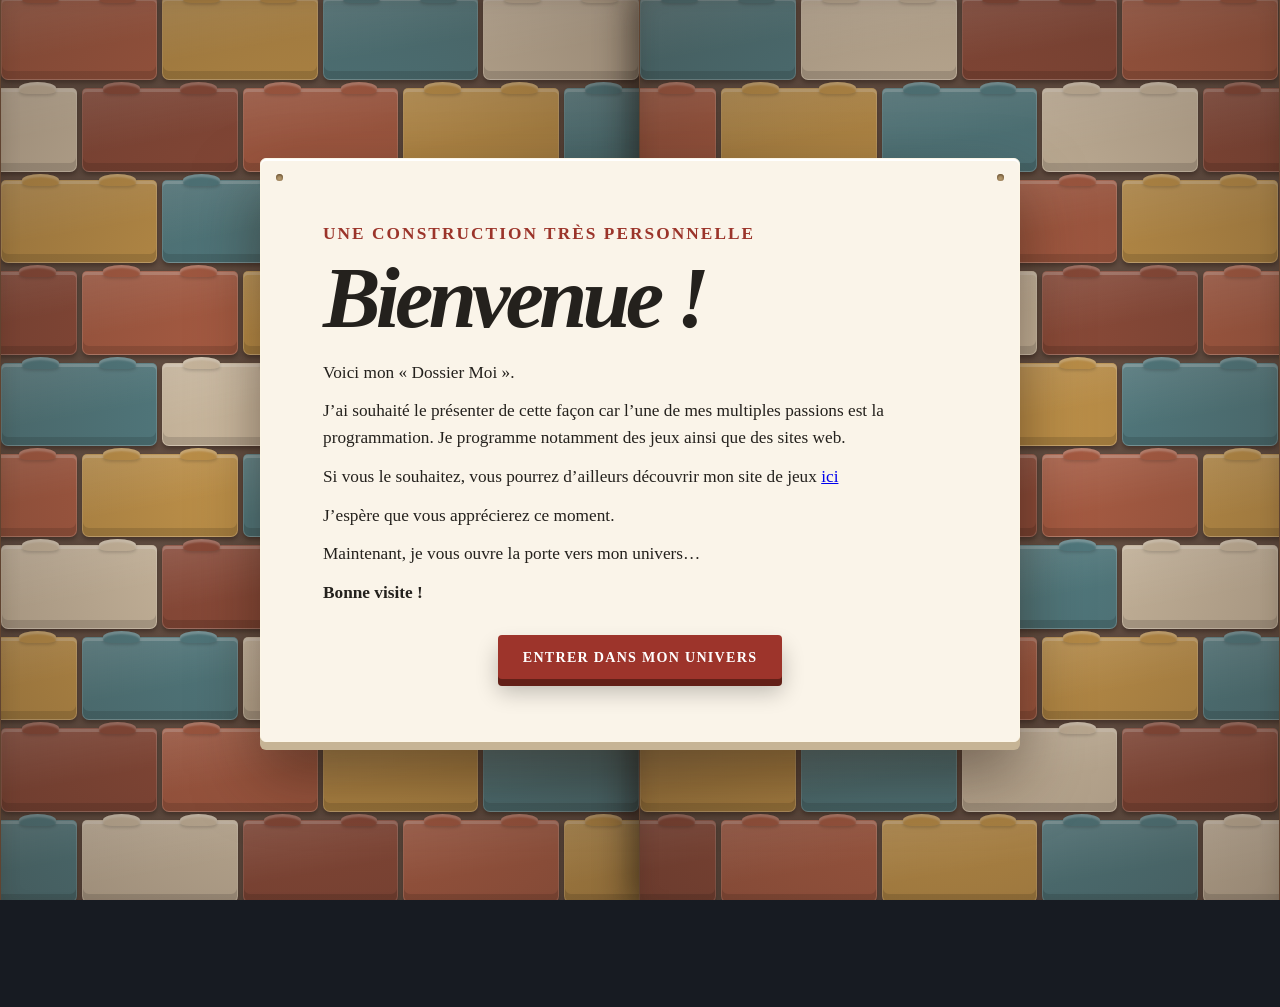
==== commit ca47d61e: "modification des mails et de l'animat° de debut" ====
--- a/index.html
+++ b/index.html
@@ -24,7 +24,7 @@
                 <h1 id="intro-title">Bienvenue&nbsp;!</h1>
                 <p>Voici mon «&nbsp;Dossier Moi&nbsp;».</p>
                 <p>J’ai souhaité le présenter de cette façon car l’une de mes multiples passions est la programmation. Je programme notamment des jeux ainsi que des sites web.</p>
-                <p>Si vous le souhaitez, vous pourrez d’ailleurs découvrir mon site de jeux ici&nbsp;: <span class="pending-link" title="L’adresse sera ajoutée prochainement">[LIEN À AJOUTER]</span></p>
+                <p>Si vous le souhaitez, vous pourrez d’ailleurs découvrir mon site de jeux <a href="https://malobowser.github.io/Mes-Jeux/">ici</a>
                 <p>J’espère que vous apprécierez ce moment.</p>
                 <p>Maintenant, je vous ouvre la porte vers mon univers…</p>
                 <p><strong>Bonne visite&nbsp;!</strong></p>
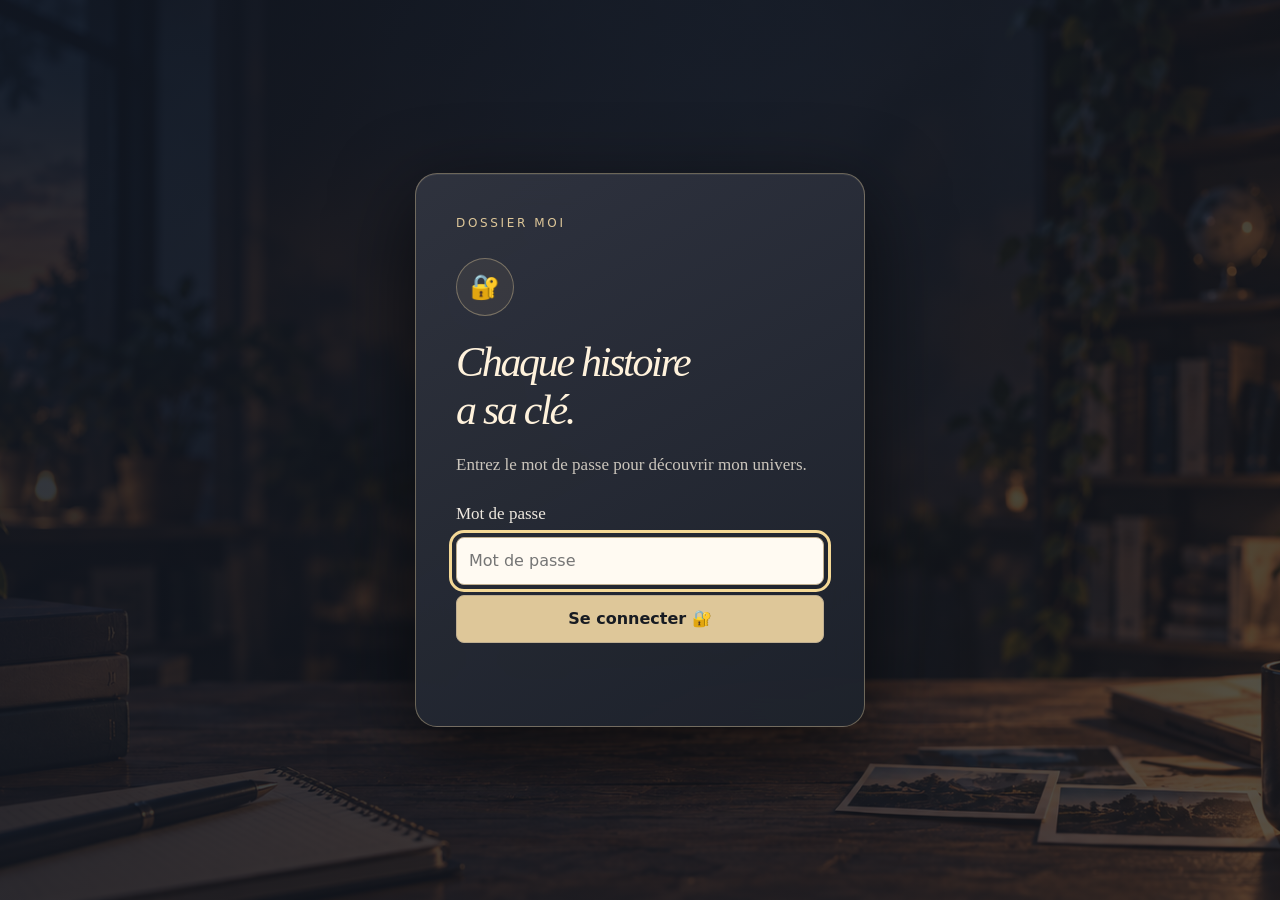
==== commit 6d6b97bc: "ajout d'un mdp" ====
--- a/index.html
+++ b/index.html
@@ -2,6 +2,8 @@
 <html lang="fr">
 <head>
     <meta charset="utf-8">
+    <link rel="stylesheet" href="acces.css">
+    <script src="acces.js"></script>
     <meta name="viewport" content="width=device-width, initial-scale=1">
     <meta name="description" content="Dossier Moi — un parcours personnel à travers les souvenirs, le regard sur soi et l'avenir.">
     <meta name="theme-color" content="#171b22">
@@ -10,6 +12,7 @@
     <script src="accueil.js"></script>
     <link rel="stylesheet" href="style.css">
     <link rel="stylesheet" href="parcours.css">
+    <script src="assets/photos-souvenirs.js" defer></script>
     <script src="script.js" defer></script>
 </head>
 <body>
--- a/acces.css
+++ b/acces.css
@@ -0,0 +1,48 @@
+html.acces-verrouille body > :not(#acces-entree) { display: none !important; }
+html.acces-verrouille body {
+    margin: 0 !important;
+    overflow: auto !important;
+    pointer-events: auto !important;
+}
+#acces-entree {
+    box-sizing: border-box;
+    display: grid;
+    place-items: center;
+    min-height: 100vh;
+    min-height: 100dvh;
+    padding: 24px;
+    background: linear-gradient(135deg, #111722e8, #181a20b8),
+        url("images/bureau-dossier-moi.png") center / cover;
+    color: #eee8df;
+    font: 17px/1.5 Georgia, "Times New Roman", serif;
+}
+#acces-entree .acces-carte {
+    box-sizing: border-box;
+    width: min(100%, 450px);
+    padding: clamp(24px, 5vw, 40px);
+    border: 1px solid #dec79966;
+    border-radius: 22px;
+    background: linear-gradient(150deg, #303440f2, #1d222bef);
+    box-shadow: 0 24px 80px #0009, inset 0 1px #fff1;
+    backdrop-filter: blur(16px);
+}
+#acces-entree .acces-surtitre { margin: 0 0 26px; color: #dec799; letter-spacing: .22em; text-transform: uppercase; font: 12px/1.5 system-ui, sans-serif; }
+#acces-entree .acces-sceau { display: grid; place-items: center; width: 58px; height: 58px; margin-bottom: 22px; border: 1px solid #dec79966; border-radius: 50%; font-size: 24px; background: #dec79912; }
+#acces-entree h1 { margin: 0; font-size: clamp(30px, 6vw, 42px); line-height: 1.15; font-weight: normal; color: #fff2dc; }
+#acces-entree .acces-invitation { color: #cbc5bc; }
+#acces-entree label { display: block; margin-top: 24px; }
+#acces-entree input, #acces-entree button {
+    box-sizing: border-box;
+    width: 100%;
+    min-height: 48px;
+    margin-top: 10px;
+    padding: 12px;
+    border: 1px solid #bfae90;
+    border-radius: 8px;
+    font: 16px/1.4 system-ui, sans-serif;
+}
+#acces-entree input { background: #fffaf2; color: #171b22; }
+#acces-entree button { cursor: pointer; background: #dec799; color: #171b22; font-weight: 600; }
+#acces-entree button:disabled { cursor: wait; opacity: .65; }
+#acces-entree :focus-visible { outline: 3px solid #f4d896; outline-offset: 4px; }
+#acces-entree #message { min-height: 1.5em; margin-bottom: 0; color: #ffd3c9; }
--- a/parcours.css
+++ b/parcours.css
@@ -139,3 +139,102 @@
     .intro.is-entering .brick-wall__half { transform: none; opacity: 0; }
     .open-journal::after { display: none; }
 }
+
+/* Cadres joyeux et mise en page des photographies du petit chef. */
+.journal-paper--right:has(.journal-photos) {
+    padding: clamp(24px, 3vw, 38px);
+    background:
+        radial-gradient(circle at 12% 16%, #e8996640 0 4px, transparent 5px),
+        radial-gradient(circle at 88% 82%, #619e9540 0 5px, transparent 6px),
+        linear-gradient(90deg, #634a2a20, transparent 9%), #f6e8cd;
+    background-size: 73px 91px, 107px 83px, auto;
+}
+.journal-photos {
+    position: relative;
+    min-height: 560px;
+    height: 100%;
+    padding: 55px 0 45px;
+    box-sizing: border-box;
+    display: flex;
+    flex-direction: column;
+    justify-content: center;
+    gap: 26px;
+}
+.journal-photos[hidden] { display: none; }
+.journal-photos::before, .journal-photos::after {
+    position: absolute;
+    font-size: clamp(32px, 4vw, 48px);
+    line-height: 1;
+    pointer-events: none;
+}
+.journal-photos::before { content: "✦ 🍳 ✧"; top: 0; left: 7%; color: #dc7857; transform: rotate(-8deg); }
+.journal-photos::after { content: "🥄 ✧ 🧁"; bottom: 0; right: 5%; color: #488e88; transform: rotate(7deg); }
+.souvenir-print {
+    --frame-color: #e58a63;
+    position: relative;
+    width: 100%;
+    margin: 0;
+    padding: 16px;
+    box-sizing: border-box;
+    border: 3px solid #fff7df;
+    border-radius: 23px 13px 25px 12px;
+    background:
+        radial-gradient(circle, #fff6d9 0 2px, transparent 3px) 0 0 / 13px 13px,
+        var(--frame-color);
+    box-shadow: 3px 5px 0 #71472d26, 7px 13px 22px #49351e30;
+    transform: rotate(-3deg);
+    transition: transform .25s ease;
+}
+.souvenir-print::before {
+    content: "★";
+    position: absolute;
+    z-index: 1;
+    top: -24px;
+    right: -12px;
+    color: #ffcd4a;
+    font-size: 54px;
+    line-height: 1;
+    text-shadow: 2px 2px 0 #fff9e9, -2px -2px 0 #fff9e9, 3px 4px 0 #78533935;
+    transform: rotate(14deg);
+}
+.souvenir-print::after {
+    content: "";
+    position: absolute;
+    top: -12px;
+    left: 15%;
+    width: 72px;
+    height: 25px;
+    background: repeating-linear-gradient(45deg, #68a9a4d9 0 5px, #bbd7bdd9 5px 10px);
+    transform: rotate(-10deg);
+}
+.journal-photos .souvenir-print img {
+    display: block;
+    width: 100%;
+    height: auto;
+    max-width: 100%;
+    margin: 0;
+    padding: 0;
+    border: 2px solid #fff8e8;
+    border-radius: 10px;
+    box-sizing: border-box;
+    box-shadow: none;
+    transform: none;
+    object-fit: contain;
+}
+.journal-photos[data-journal-page="2"] .souvenir-print { --frame-color: #6aaba7; transform: rotate(3deg); }
+.journal-photos[data-journal-page="3"] { gap: 22px; padding-block: 35px; }
+.journal-photos[data-journal-page="3"]::before { content: "✦"; left: 0; top: 4px; }
+.journal-photos[data-journal-page="3"]::after { content: "✧"; right: 0; bottom: 0; }
+.journal-photos[data-journal-page="3"] .souvenir-print:first-child { width: 65%; align-self: flex-start; --frame-color: #e9b64f; transform: rotate(-5deg); }
+.journal-photos[data-journal-page="3"] .souvenir-print:nth-child(2) { width: 88%; align-self: flex-end; --frame-color: #85a969; transform: rotate(4deg); }
+@media (hover: hover) {
+    .journal-photos .souvenir-print:hover { transform: rotate(0); }
+}
+@media (max-width: 760px) {
+    .journal-photos { min-height: 420px; }
+    .souvenir-print { padding: 12px; }
+    .journal-photos[data-journal-page="3"] .souvenir-print:first-child { width: 68%; }
+}
+@media (prefers-reduced-motion: reduce) {
+    .souvenir-print { transition: none; }
+}
